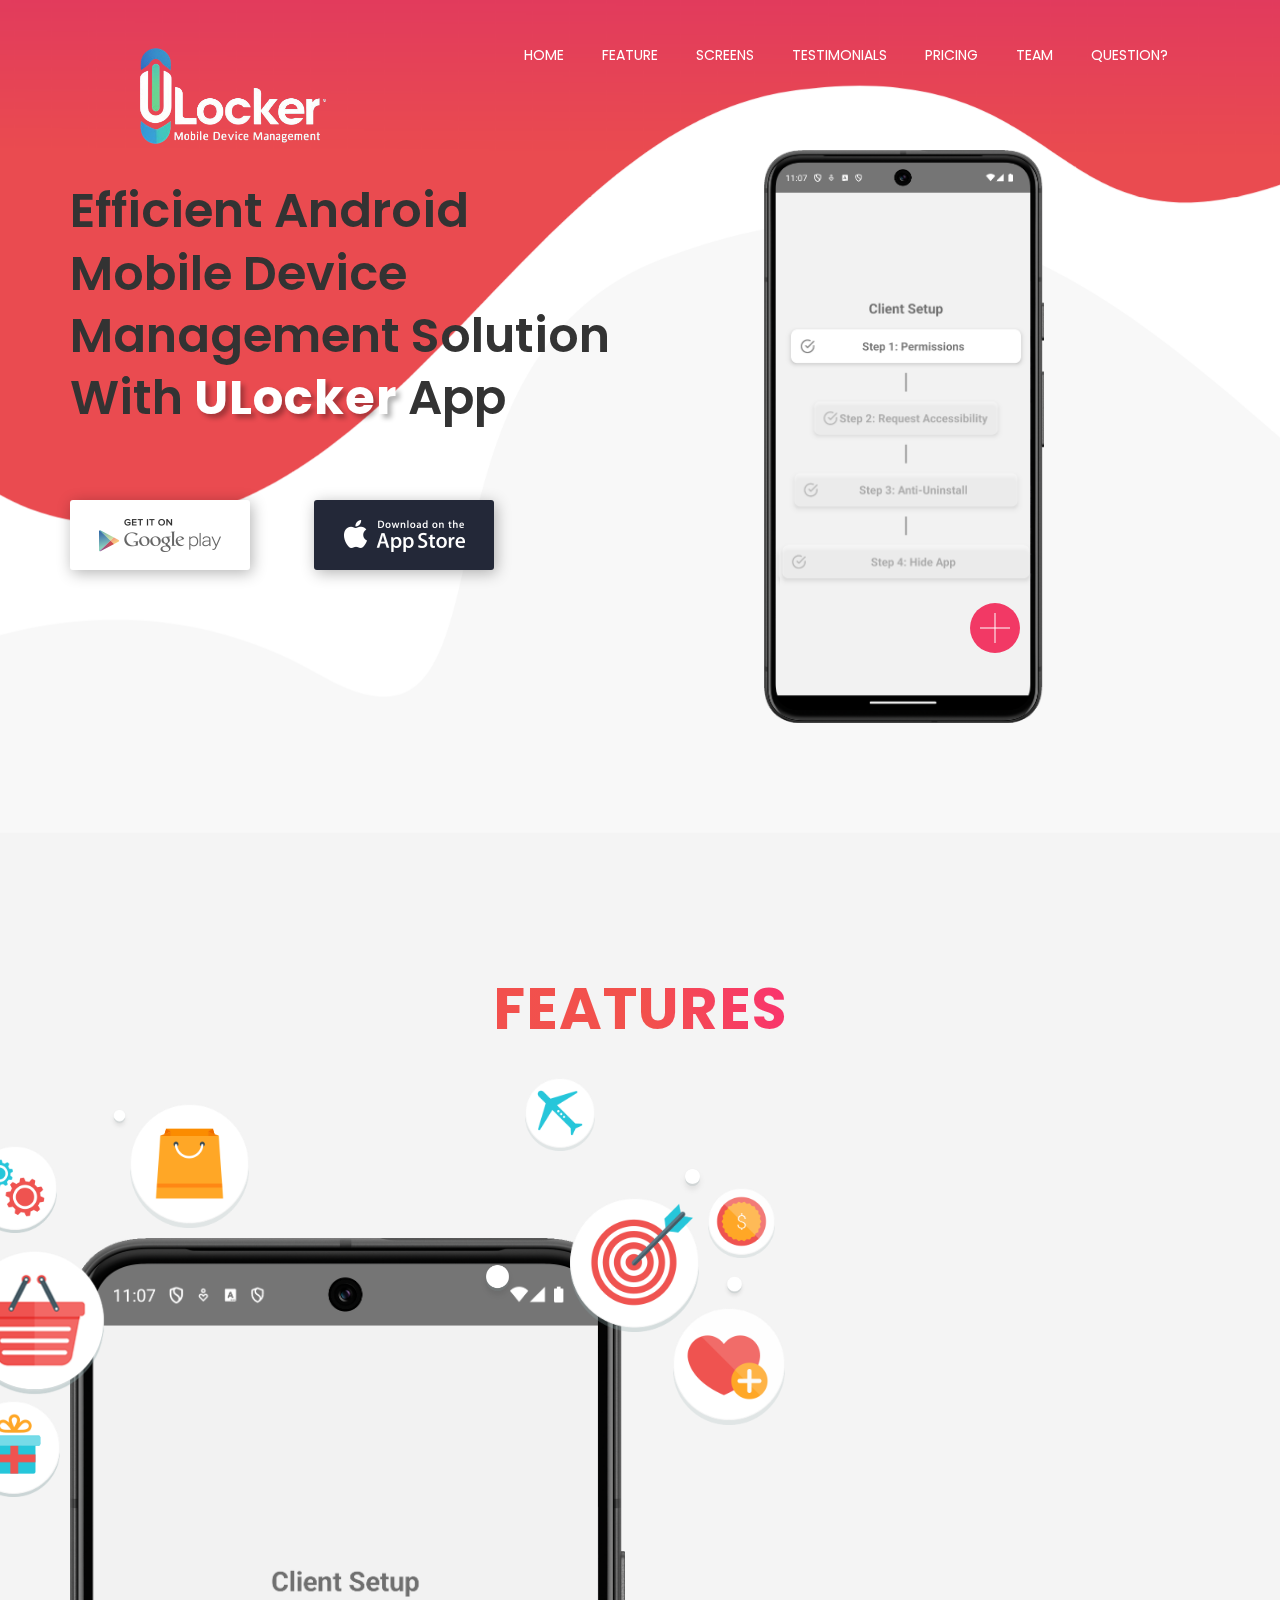
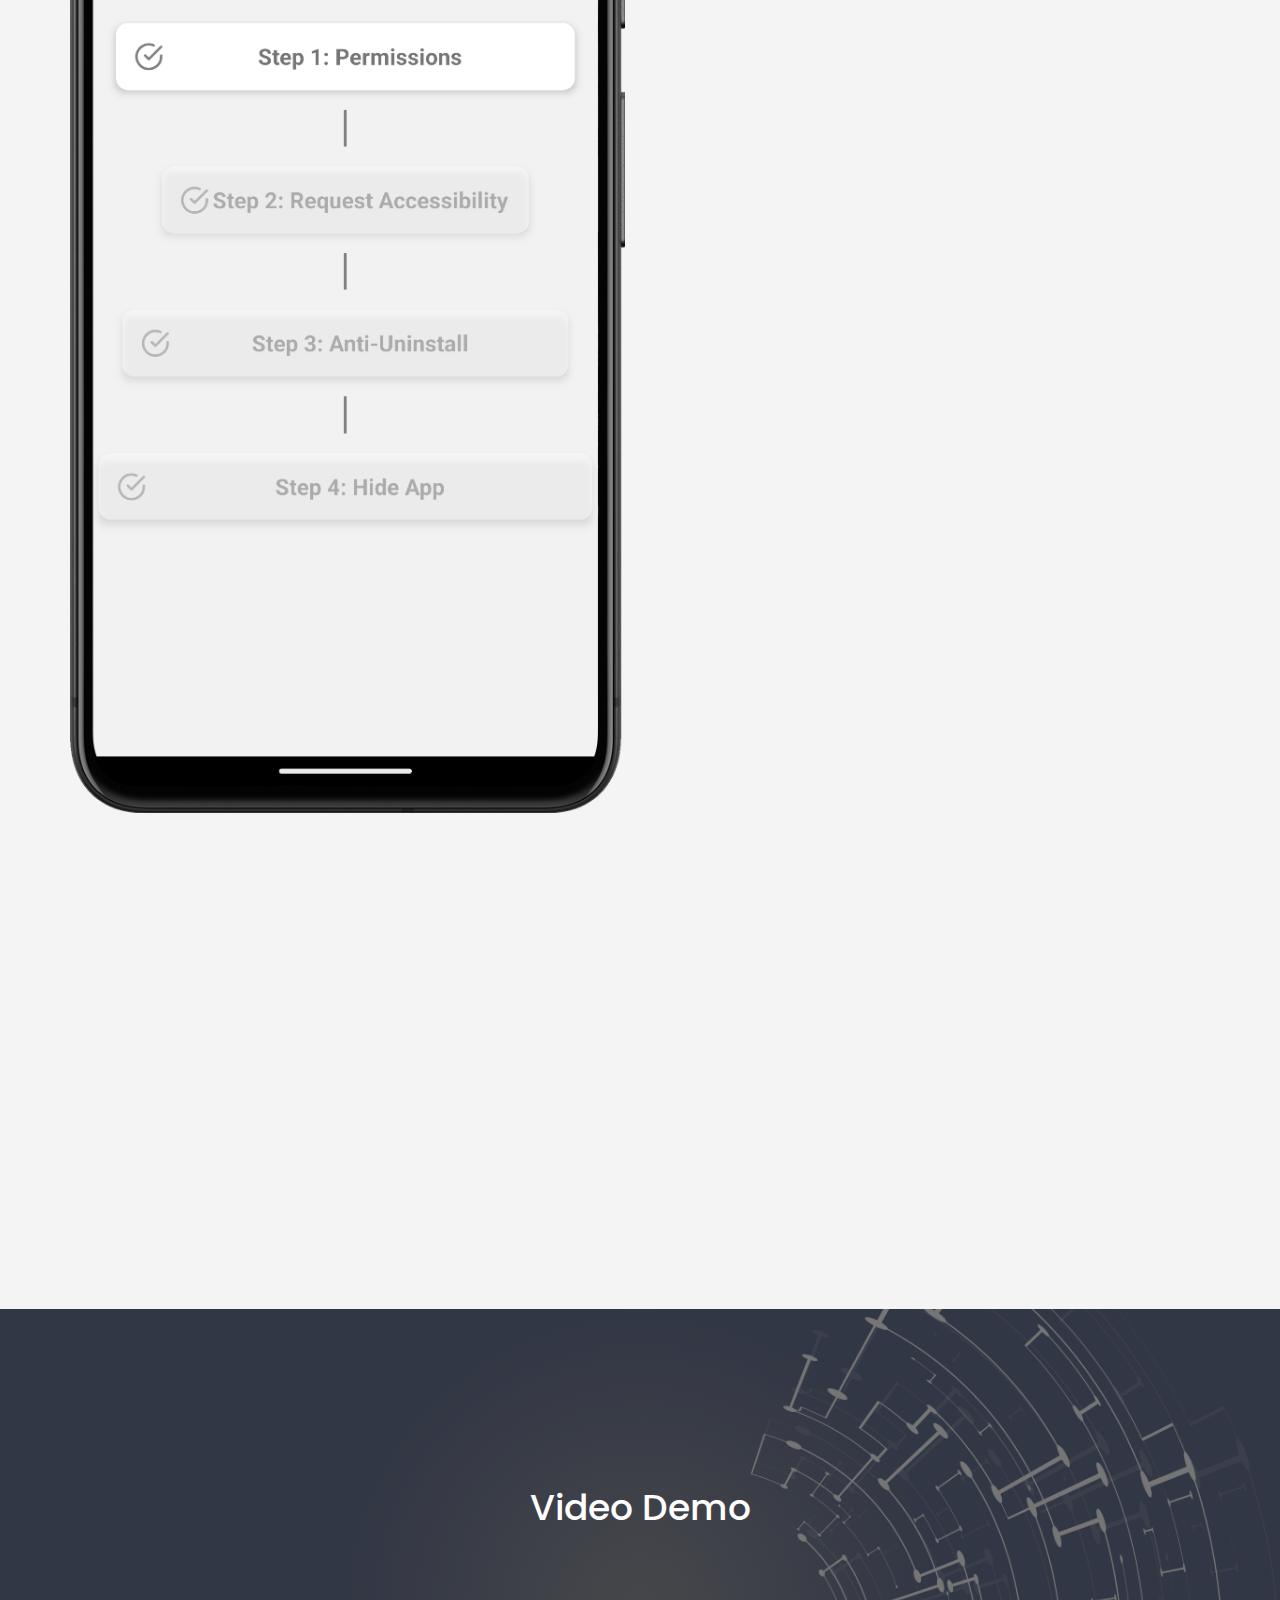
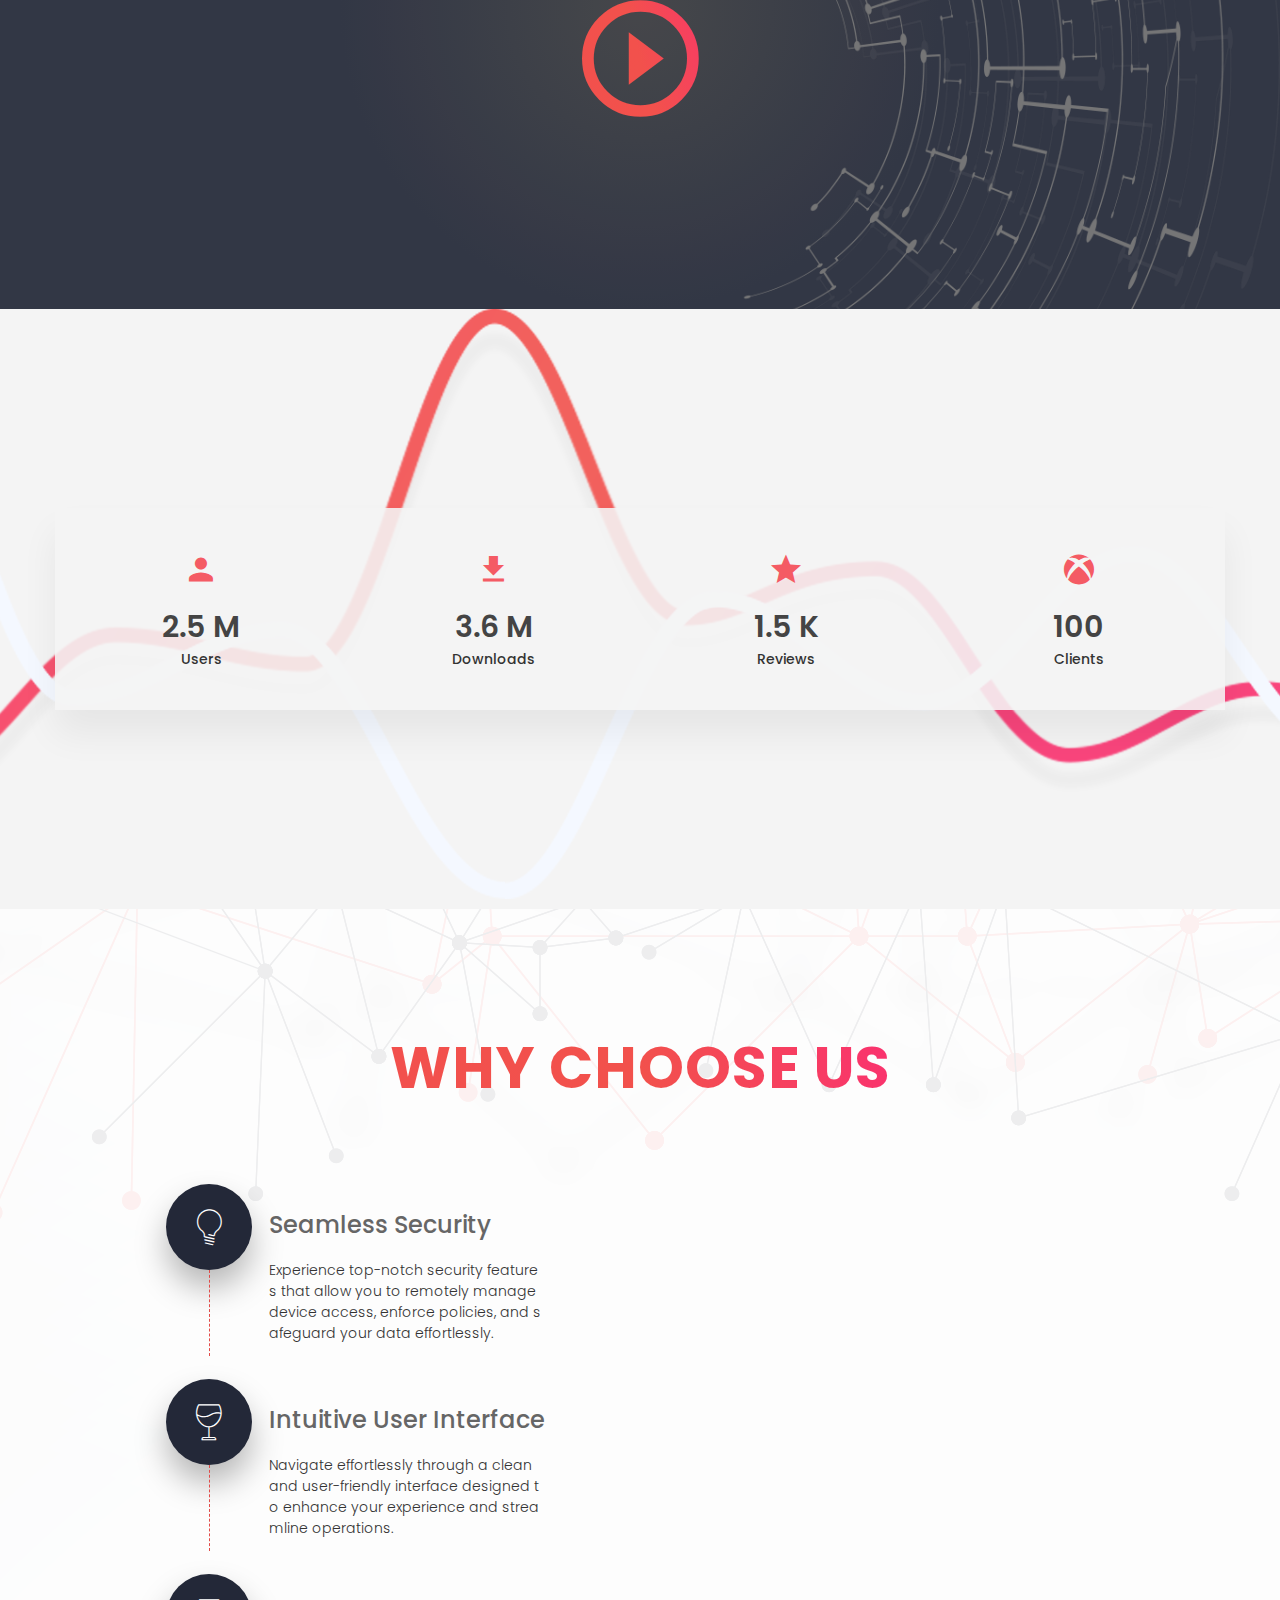
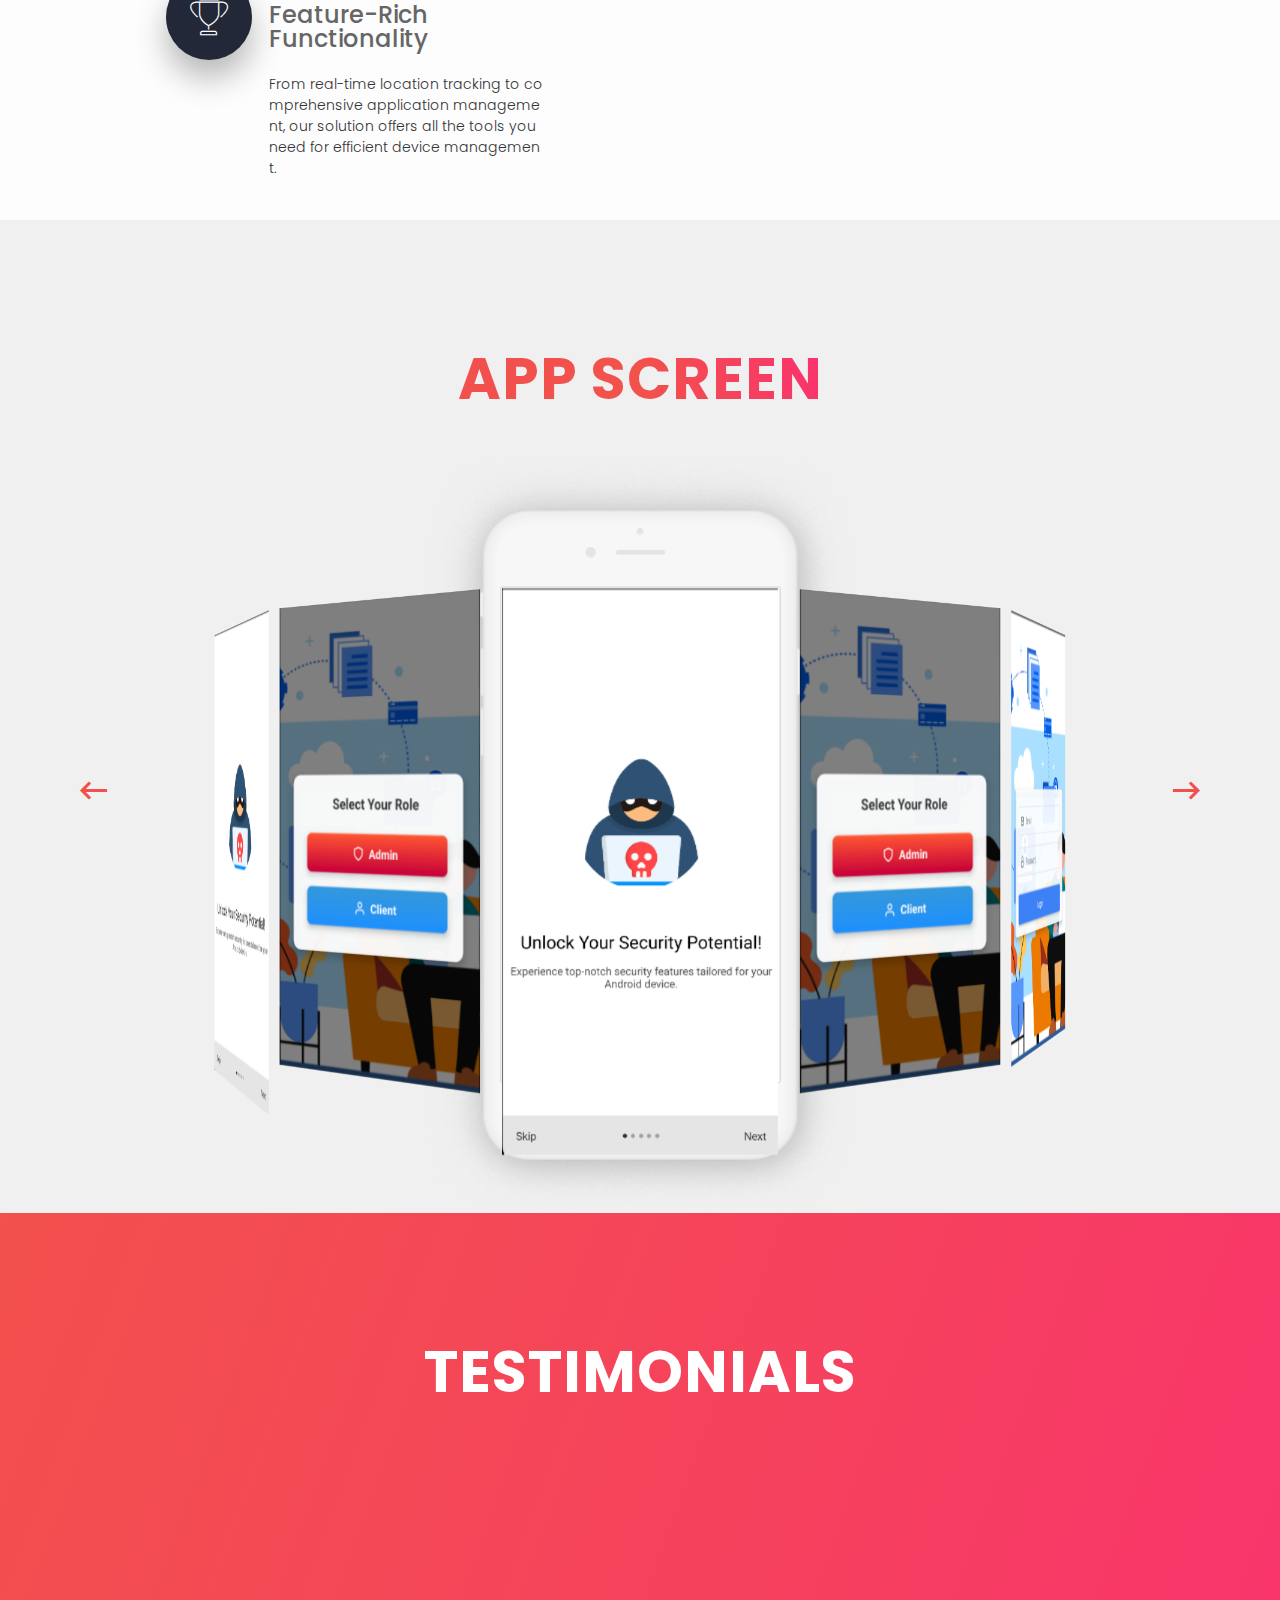
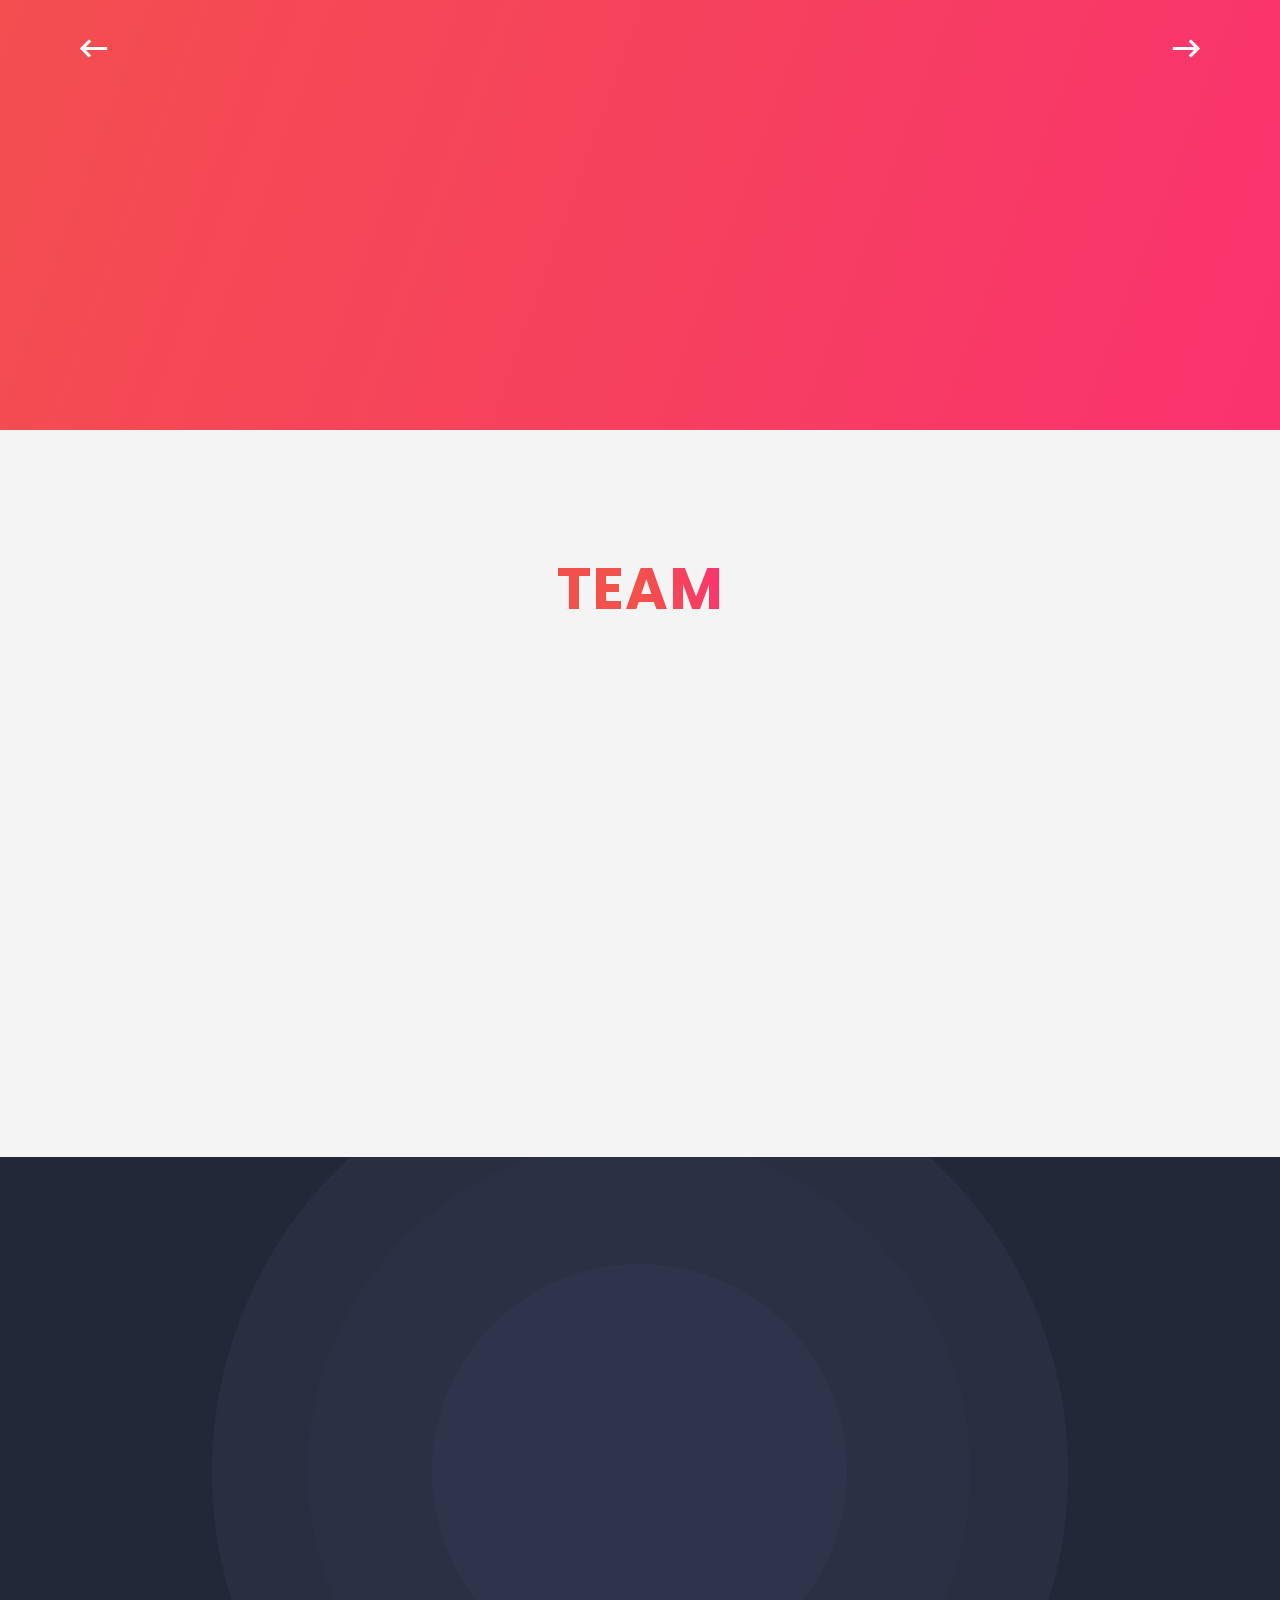
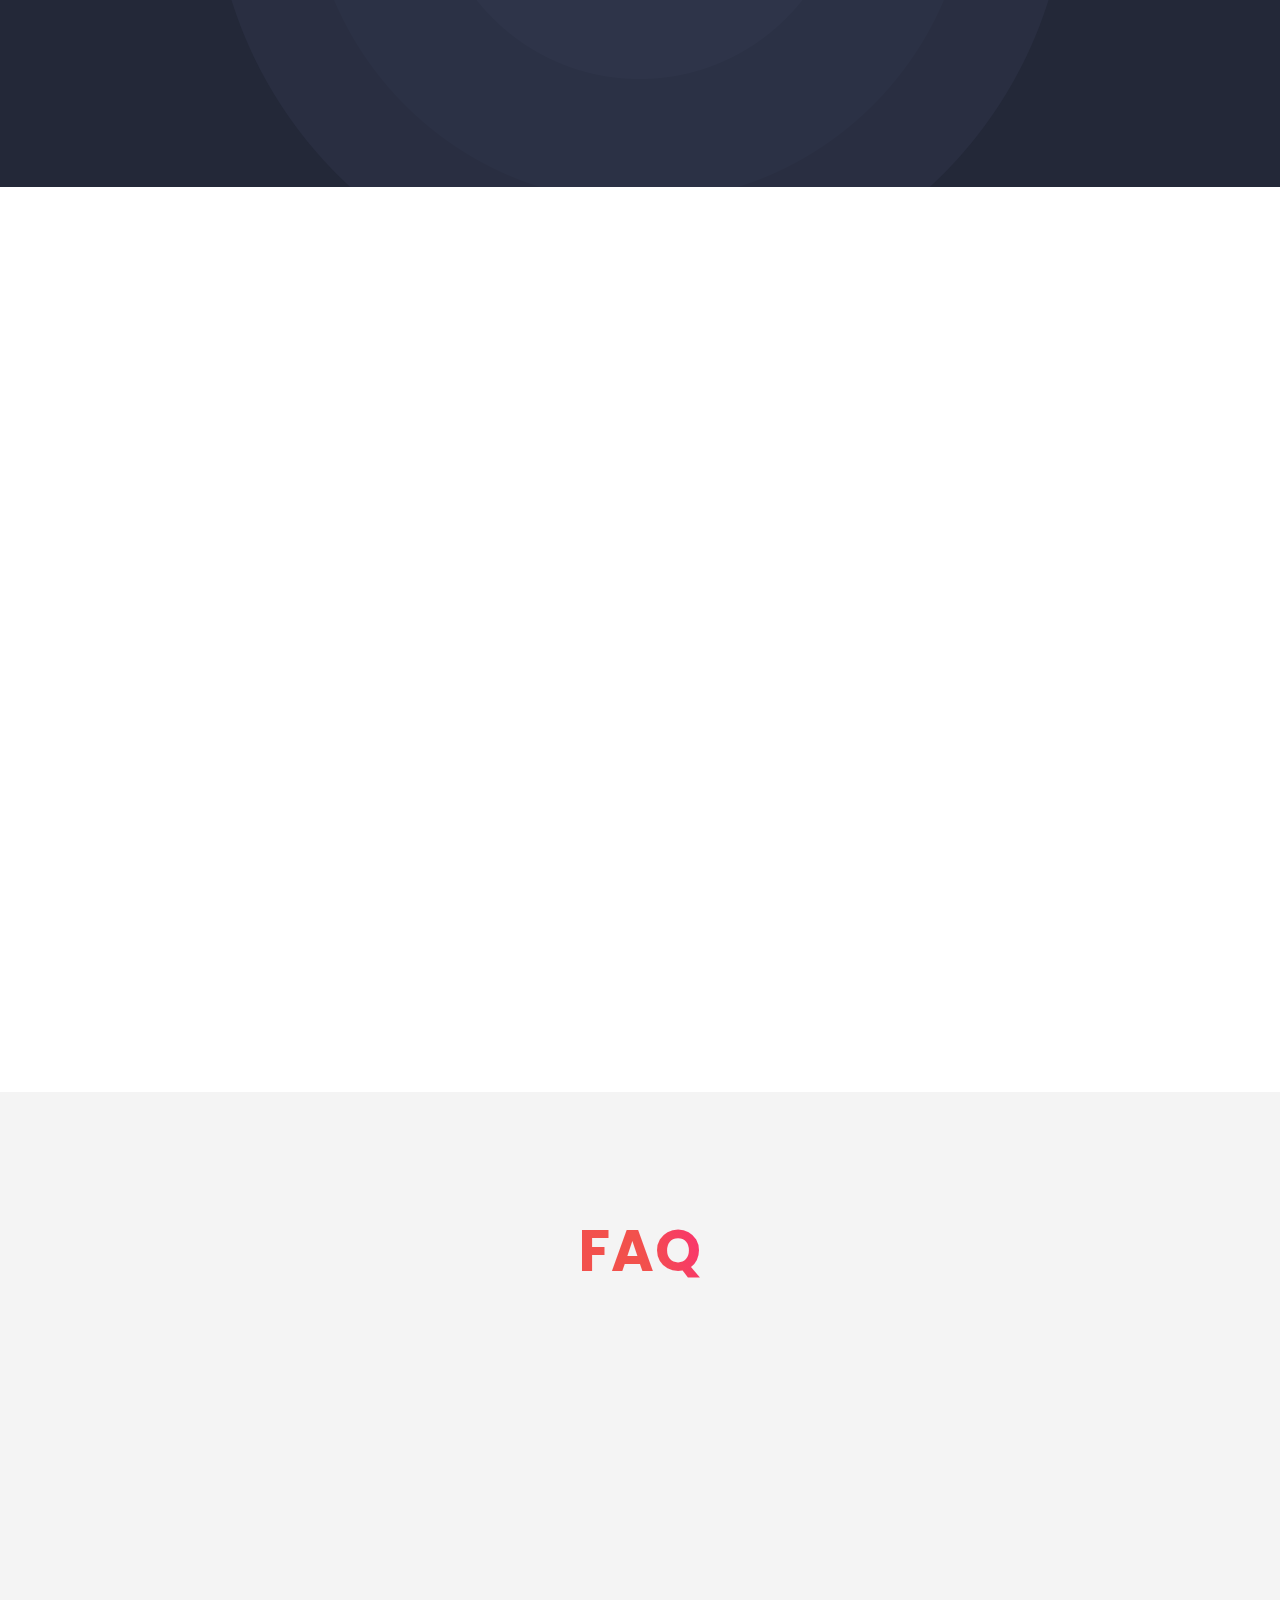
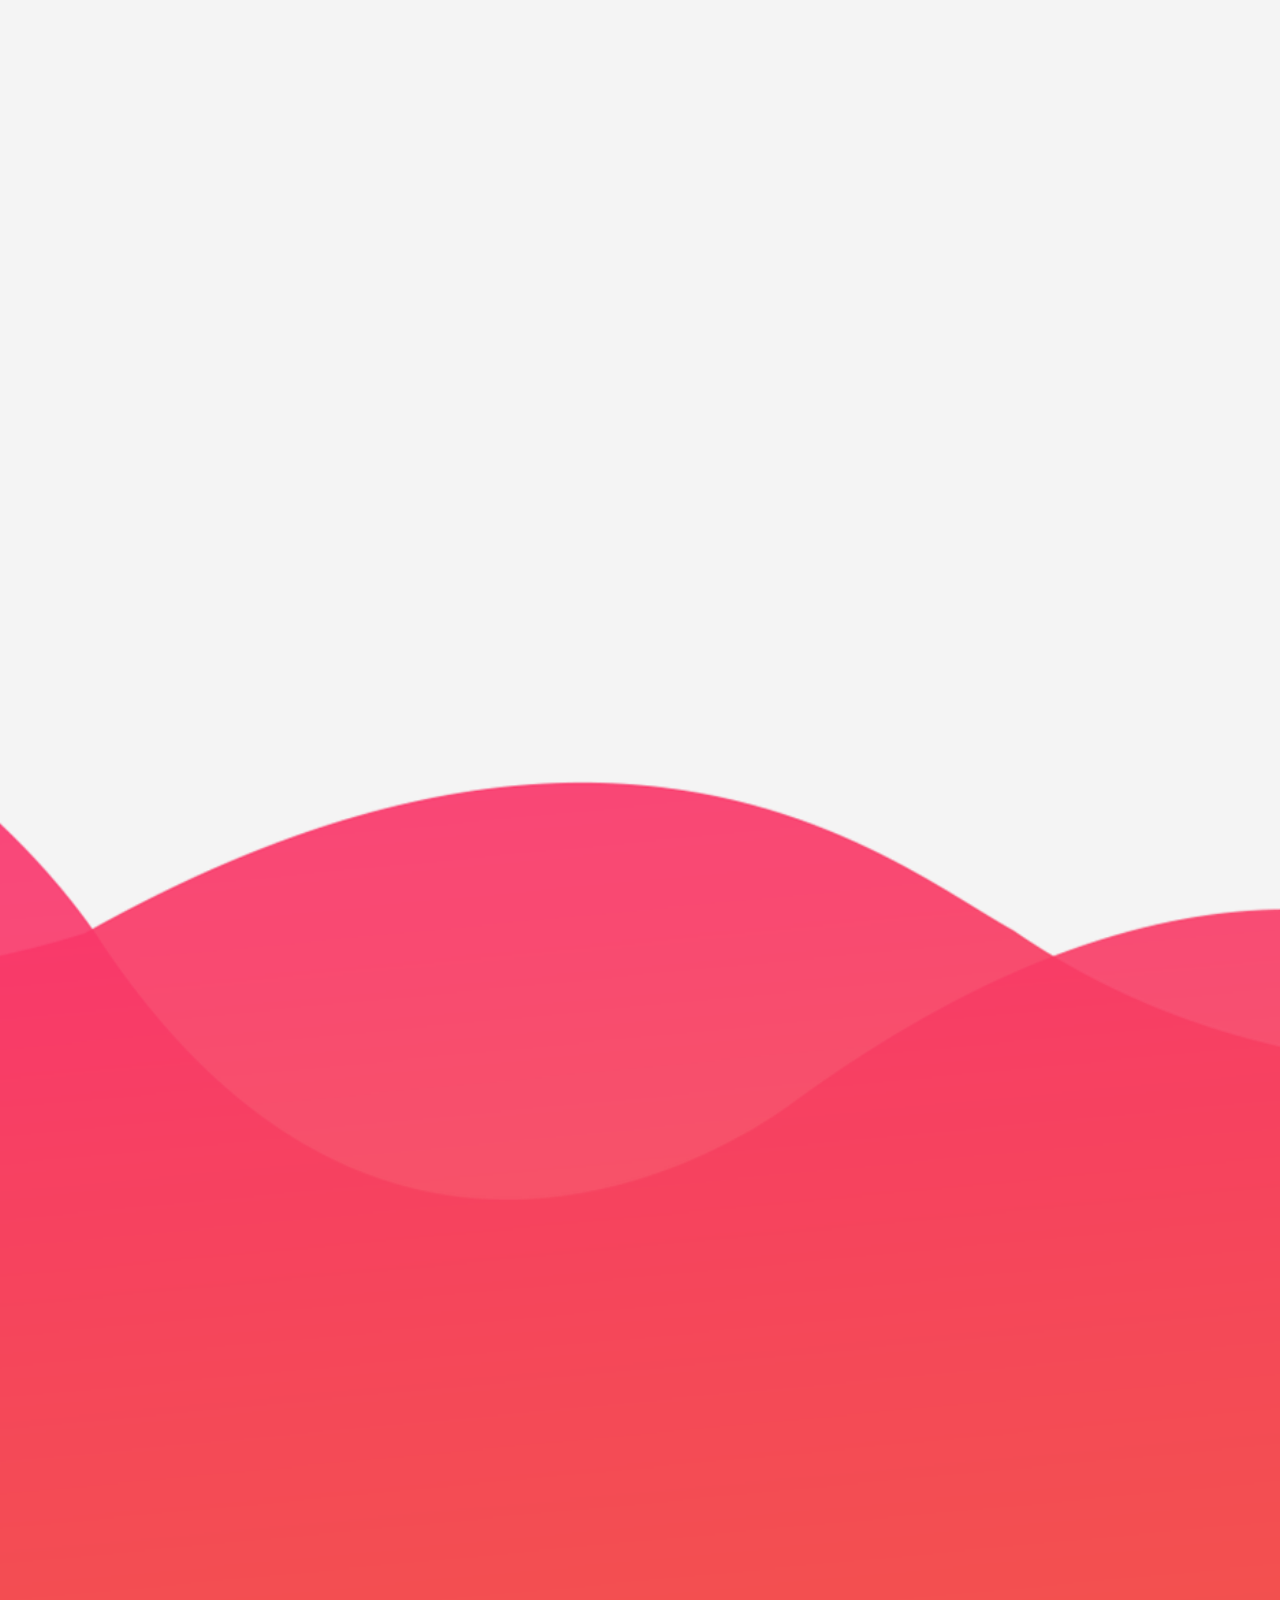
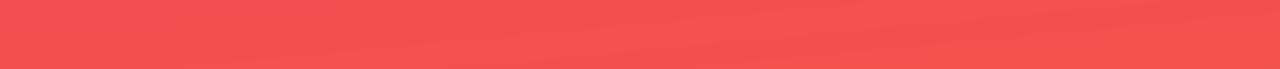
==== index.html @ 5c6bcb0f "index file name change" ====
<!DOCTYPE html>
<html class="no-js" lang="zxx">
  <!-- Mirrored from themeun.com/html/apps-craft/html/index-v18.html by HTTrack Website Copier/3.x [XR&CO'2014], Sun, 16 Mar 2025 14:06:47 GMT -->
  <head>
    <title>ULocker Control Index V-18 Page</title>

    <meta charset="UTF-8" />
    <meta http-equiv="X-UA-Compatible" content="IE=edge" />
    <meta
      name="description"
      content="ULocker Control - Creative Agency Template by pixiefy"
    />
    <meta name="author" content="pixiefy" />
    <meta name="viewport" content="width=device-width, initial-scale=1" />
    <link
      href="https://fonts.googleapis.com/css?family=Poppins:300,400,500,600,700"
      rel="stylesheet"
    />

    <link rel="stylesheet" href="css/owl.theme.css" />
    <link rel="stylesheet" href="css/owl.transitions.css" />
    <link rel="stylesheet" href="css/owl.carousel.css" />
    <!-- Owl Stylesheet -->
    <link rel="stylesheet" href="css/magnific-popup.css" />
    <!-- Magnific PopUP Stylesheet -->
    <link rel="stylesheet" href="css/isotope.css" />
    <!-- Isotope Stylesheet -->
    <link rel="stylesheet" href="css/bootstrap.min.css" />
    <!-- Bootstrap Stylesheet -->
    <link rel="stylesheet" href="css/et-lant-font.css" />
    <!-- Et-Lant Font Stylesheet -->
    <link rel="stylesheet" href="css/3dslider.css" />
    <!-- 3D Slider Stylesheet -->
    <link rel="stylesheet" href="css/animate.css" />
    <!-- Animate Stylesheet -->
    <link rel="stylesheet" href="css/material-design-iconic-font.css" />
    <!-- Iconic Font Stylesheet -->

    <link rel="stylesheet" href="style.css" />
    <!-- Main Style.css Stylesheet -->

    <link rel="stylesheet" href="css/responsive.css" />
    <!-- Resposive.css Stylesheet -->
  </head>
  <body class="apps-craft-v18">
    <!-- ULocker Control Body Start -->
    <div id="preloader"></div>

    <!-- ULocker Control Main Menu -->
    <header class="apps-craft-main-menu-area" id="apps-craft-menus">
      <div class="container">
        <div class="row">
          <div class="col-md-3 col-sm-3 col-xs-6">
            <div class="apps-craft-logo">
              <a href="#apps-craft-home">
                <img
                  src="img/logo.png"
                  alt="ULocker Control Logo"
                  height="100"
                />
              </a>
            </div>
            <!-- .apps-craft-logo END -->
          </div>

          <div class="col-md-9 col-sm-9 col-xs-6">
            <div class="apps-craft-menu-and-serach clear-both">
              <span id="apps-craft-main-menu-icon">
                <div
                  class="la-ball-elastic-dots la-2x item-generate"
                  style="color: #fa326f"
                >
                  <div></div>
                  <div></div>
                  <div></div>
                </div>
              </span>
              <nav id="apps-craft-menu" class="apps-craft-menu">
                <ul>
                  <li><a href="#apps-craft-home">Home</a></li>
                  <li><a href="#apps-craft-feature">Feature</a></li>
                  <li><a href="#apps-carft-screen-short">Screens</a></li>
                  <li><a href="#apps-craft-testimonial">Testimonials</a></li>
                  <li><a href="#apps-craft-pricing">pricing</a></li>
                  <li><a href="#apps-craft-team">team</a></li>
                  <li><a href="#apps-craft-faq">Question?</a></li>
                </ul>
              </nav>
              <!-- .apps-craft-menu END -->
            </div>
            <!-- .apps-craft-menu-and-serach END -->
          </div>
        </div>
      </div>
    </header>
    <!-- .apps-craft-main-menu END -->

    <!-- ULocker Control Welcome Section -->
    <section
      class="apps-craft-welcome-section apps-craft-welcome-section-v5 apps-craft-welcome-section-v18"
      id="apps-craft-home"
    >
      <div class="apps-craft-18-banner-bg-wrap">
        <span></span>
        <span></span>
        <span></span>
      </div>
      <div class="apps-craft-position-rel">
        <div id="apps_craft_animation">
          <div class="layer" data-depth="0.20">
            <div class="appscraft-screen-container">
              <i class="zmdi zmdi-close back"></i>
              <div class="ball">
                <a href="#!"><i class="zmdi zmdi-edit first"></i></a>
                <a href="#!"><i class="zmdi zmdi-comment-text second"></i></a>
                <a href="#!"
                  ><i class="zmdi zmdi-notifications-active third"></i
                ></a>

                <svg
                  version="1.1"
                  id="Ebene_1"
                  xmlns="http://www.w3.org/2000/svg"
                  xmlns:xlink="http://www.w3.org/1999/xlink"
                  x="0px"
                  y="0px"
                  width="30px"
                  height="30px"
                  viewBox="0 0 30 30"
                  enable-background="new 0 0 30 30"
                  xml:space="preserve"
                >
                  <polygon
                    fill="#FFFFFF"
                    points="30,14.5 15.5,14.5 15.5,0 14.5,0 14.5,14.5 0,14.5 0,15.5 14.5,15.5 14.5,30 15.5,30 15.5,15.5 
								30,15.5 "
                  ></polygon>
                </svg>
              </div>
            </div>
          </div>
        </div>
      </div>

      <div class="apps-craft-position-rel-v2">
        <div id="apps_craft_animation-2">
          <div class="layer" data-depth="0.20">
            <div class="background">
              <img src="img/version-18-bg.png" alt="" />
            </div>
          </div>
        </div>
      </div>
      <div class="apps-craft-welcome-container">
        <div class="container">
          <div class="row">
            <div class="col-md-6 col-md-offset-6 col-md-pull-6 col-sm-6">
              <div class="apps-craft-welcome-tbl">
                <div class="apps-craft-welcome-tbl-c">
                  <div class="apps-craft-welcome-content text-left">
                    <h1>
                      Efficient Android Mobile Device Management Solution With
                      <span>ULocker</span> App
                    </h1>

                    <div class="apps-craft-download-store-btn-group">
                      <a href="#" class="apps-craft-btn play-store-btn"
                        ><img src="img/google-play-logo.png" alt=""
                      /></a>
                      <a href="#" class="apps-craft-btn app-store-btn"
                        ><img src="img/app-store-logo.png" alt=""
                      /></a>
                    </div>
                  </div>
                </div>
              </div>
            </div>
          </div>
        </div>
      </div>
    </section>
    <!-- .apps-craft-welcome-section END -->

    <!-- ULocker Control feature -->
    <section
      class="apps-craft-feature-section section-padding"
      id="apps-craft-feature"
    >
      <div class="container">
        <div class="apps-craft-section-heading">
          <h2>Features</h2>
        </div>
        <!-- .apps-craft-section-heading END -->
        <div class="row content-margin-top">
          <div class="col-md-6 col-sm-12 col-xs-12">
            <div
              class="apps-craft-feature-img text-center"
              itemscope
              itemtype="http://schema.org/ImageGallery"
            >
              <figure
                itemprop="associatedMedia"
                itemscope
                itemtype="http://schema.org/ImageObject"
              >
                <img
                  src="img/feature-app-screenshort.png"
                  alt="ULocker Control Feature Image"
                />

                <span
                  class="apps-craft-feature-ico icon-1x"
                  data-bottom="transform:translateX(-103px)"
                  data-top="transform:translateX(-63px);"
                >
                  <img src="img/icon/Icon-1.png" alt="Small Icon" />
                </span>
                <!-- .apps-craft-feature-ico END -->

                <span
                  class="apps-craft-feature-ico icon-2x"
                  data-bottom="transform:translateX(-171px)"
                  data-top="transform:translateX(-131px);"
                >
                  <img src="img/icon/ICON-2.png" alt="Small Icon" />
                </span>
                <!-- .apps-craft-feature-ico END -->

                <span
                  class="apps-craft-feature-ico icon-3x"
                  data-bottom="transform:translateX(-153px)"
                  data-top="transform:translateX(-113px);"
                >
                  <img src="img/icon/12.png" alt="Small Icon" />
                </span>
                <!-- .apps-craft-feature-ico END -->

                <span
                  class="apps-craft-feature-ico icon-4x"
                  data-bottom="transform:translateX(-176px)"
                  data-top="transform:translateX(-136px);"
                >
                  <img src="img/icon/ICON-5.png" alt="Small Icon" />
                </span>
                <!-- .apps-craft-feature-ico END -->

                <span
                  class="apps-craft-feature-ico icon-5x"
                  data-bottom="transform:translateX(-97px)"
                  data-top="transform:translateX(-55px);"
                >
                  <img src="img/icon/ICON-7.png" alt="Small Icon" />
                </span>
                <!-- .apps-craft-feature-ico END -->

                <span
                  class="apps-craft-feature-ico icon-6x"
                  data-bottom="transform:translateY(-130px)"
                  data-top="transform:translateY(-90px);"
                >
                  <img src="img/icon/15.png" alt="Small Icon" />
                </span>
                <!-- .apps-craft-feature-ico END -->

                <span
                  class="apps-craft-feature-ico icon-7x"
                  data-bottom="transform:translateY(-134px)"
                  data-top="transform:translateY(-94px);"
                >
                  <img src="img/icon/icon-3.png" alt="Small Icon" />
                </span>
                <!-- .apps-craft-feature-ico END -->

                <span
                  class="apps-craft-feature-ico icon-8x"
                  data-bottom="transform:translateY(-160px)"
                  data-top="transform:translateY(-120px);"
                >
                  <img src="img/icon/ICON--9.png" alt="Small Icon" />
                </span>
                <!-- .apps-craft-feature-ico END -->

                <span
                  class="apps-craft-feature-ico icon-9x"
                  data-bottom="transform:translateX(-110px)"
                  data-top="transform:translateX(-70px);"
                >
                  <img src="img/icon/ICON-11.png" alt="Small Icon" />
                </span>
                <!-- .apps-craft-feature-ico END -->

                <span
                  class="apps-craft-feature-ico icon-10x"
                  data-bottom="transform:translateY(26px)"
                  data-top="transform:translateY(26px);"
                >
                  <img src="img/icon/13.png" alt="Small Icon" />
                </span>
                <!-- .apps-craft-feature-ico END -->

                <span
                  class="apps-craft-feature-ico icon-11x"
                  data-bottom="transform:translateX(74px)"
                  data-top="transform:translateX(34px);"
                >
                  <img src="img/icon/ICon4.png" alt="Small Icon" />
                </span>
                <!-- .apps-craft-feature-ico END -->

                <span
                  class="apps-craft-feature-ico icon-12x"
                  data-bottom="transform:translateX(160px)"
                  data-top="transform:translateX(120px);"
                >
                  <img src="img/icon/ICON-10.png" alt="Small Icon" />
                </span>
                <!-- .apps-craft-feature-ico END -->

                <span
                  class="apps-craft-feature-ico icon-13x"
                  data-bottom="transform:translateX(150px)"
                  data-top="transform:translateX(110px);"
                >
                  <img src="img/icon/ICON-6.png" alt="Small Icon" />
                </span>
                <!-- .apps-craft-feature-ico END -->

                <span
                  class="apps-craft-feature-ico icon-14x"
                  data-bottom="transform:translateX(80px)"
                  data-top="transform:translateX(40px);"
                >
                  <img src="img/icon/15.png" alt="Small Icon" />
                </span>
                <!-- .apps-craft-feature-ico END -->

                <span
                  class="apps-craft-feature-ico icon-15x"
                  data-bottom="transform:translateX(120px)"
                  data-top="transform:translateX(80px);"
                >
                  <img src="img/icon/13.png" alt="Small Icon" />
                </span>
                <!-- .apps-craft-feature-ico END -->

                <span
                  class="apps-craft-feature-ico icon-16x"
                  data-bottom="transform:translateX(-140px)"
                  data-top="transform:translateX(-100px);"
                >
                  <img src="img/icon/18.png" alt="Small Icon" />
                </span>
                <!-- .apps-craft-feature-ico END -->
              </figure>
            </div>
            <!-- .apps-craft-feature-img END -->
          </div>

          <div class="col-md-6 col-sm-12 col-xs-12 d-flex flex-row">
            <div class="apps-craft-feature-container clear-both">
              <div class="apps-craft-single-feature">
                <div
                  class="apps-craft-feature-content wow fadeIn"
                  data-wow-delay="200ms"
                >
                  <i class="zmdi zmdi-shield-security zmdi-hc-fw"></i>

                  <h3>Security Compliance</h3>
                  <p>
                    Remotely configure or remove device passwords, enforce
                    strict password policies, and enable internet filtering with
                    integrated malware protection to strengthen security.
                  </p>
                </div>
                <!-- .apps-craft-feature-content END -->
              </div>
              <!-- .apps-craft-single-feature END -->

              <div class="apps-craft-single-feature">
                <div
                  class="apps-craft-feature-content wow fadeIn"
                  data-wow-delay="400ms"
                >
                  <i class="zmdi zmdi-pin zmdi-hc-fw"></i>
                  <h3>Location Tracking</h3>
                  <p>
                    Monitor and track the real-time and historical locations of
                    company mobile devices on an interactive map, providing
                    comprehensive visibility.
                  </p>
                </div>
                <!-- .apps-craft-feature-content END -->
              </div>
              <!-- .apps-craft-single-feature END -->
              <div class="apps-craft-single-feature">
                <div
                  class="apps-craft-feature-content wow fadeIn"
                  data-wow-delay="600ms"
                >
                  <i class="zmdi zmdi-wallpaper zmdi-hc-fw"></i>
                  <h3>Wallpaper Management</h3>
                  <p>
                    Changing your wallpaper is quick and easy, allowing you to
                    personalize your device with just a few clicks to align with
                    your organization's branding and style.
                  </p>
                </div>
                <!-- .apps-craft-feature-content END -->
              </div>
              <!-- .apps-craft-single-feature END -->
              <div class="apps-craft-single-feature">
                <div
                  class="apps-craft-feature-content wow fadeIn"
                  data-wow-delay="800ms"
                >
                  <i class="zmdi zmdi-lock zmdi-hc-fw"></i>
                  <h3>Kiosk Mode</h3>
                  <p>
                    Apply single and multi-app lockdowns, automate app launches,
                    enforce custom branding, and implement settings restrictions
                    to enhance security and improve the user experience.
                  </p>
                </div>
                <!-- .apps-craft-feature-content END -->
              </div>

              <div class="apps-craft-single-feature">
                <div
                  class="apps-craft-feature-content wow fadeIn"
                  data-wow-delay="800ms"
                >
                  <i class="zmdi zmdi-apps zmdi-hc-fw"></i>
                  <h3>Application Management</h3>
                  <p>
                    Uninstall Android applications, deploy private APKs, enforce
                    policy-based authorization, and efficiently manage updates,
                    permissions, and configurations for streamlined device
                    management.
                  </p>
                </div>
                <!-- .apps-craft-feature-content END -->
              </div>

              <div class="apps-craft-single-feature">
                <div
                  class="apps-craft-feature-content wow fadeIn"
                  data-wow-delay="800ms"
                >
                  <i class="zmdi zmdi-lock zmdi-hc-fw"></i>
                  <h3>WPCO</h3>
                  <p>
                    Effective management of company-owned devices designated for
                    personal use, ensuring robust security, compliance with
                    organizational policies, and seamless alignment with company
                    standards.
                  </p>
                </div>
                <!-- .apps-craft-feature-content END -->
              </div>
              <!-- .apps-craft-single-feature END -->
            </div>
            <!-- .apps-craft-feature-container END -->
          </div>
        </div>
      </div>
    </section>

    <!-- ULocker Control Video Section -->
    <div
      class="apps-craft-video-section"
      id="video-section"
      style="background-image: url(img/video-bg.jpg)"
    >
      <div class="apps-craft-video-section-inner">
        <div class="container">
          <div class="row">
            <div class="col-md-12">
              <div class="apps-craft-video-content">
                <h4>Video Demo</h4>
                <a
                  href="https://www.youtube.com/watch?v=ymNjYCCJz7I"
                  class="apps-craft-popup-video"
                  ><i class="zmdi zmdi-play-circle-outline zmdi-hc-fw"></i
                ></a>
              </div>
              <!-- .apps-craft-video-content END -->
            </div>
          </div>
        </div>
      </div>
    </div>
    <!-- .apps-craft-video-section END -->

    <!-- ULocker Control Fun Factory -->
    <div class="apps-craft-fun-factory-section" id="fun-factory">
      <div
        class="fun-factorey-paralx-bg-1"
        data-0="background-position:-10000px 0px;"
        data-100000="background-position:50000px 0px;"
      >
        <div
          class="fun-factorey-paralx-bg-2"
          data-0="background-position:10000px 0px;"
          data-100000="background-position:-50000px 0px;"
        >
          <div class="container">
            <div class="row">
              <div class="apps-craft-tbl">
                <div class="apps-craft-tbl-c">
                  <div class="apps-craft-fun-factory-wraper clear-both">
                    <div class="col-md-3 col-sm-3 col-xs-6">
                      <div class="apps-craft-single-fun">
                        <i class="zmdi zmdi-account zmdi-hc-fw"></i>
                        <h5>2.5 M</h5>
                        <h6>Users</h6>
                      </div>
                      <!-- .apps-craft-single-fun END -->
                    </div>
                    <div class="col-md-3 col-sm-3 col-xs-6">
                      <div class="apps-craft-single-fun">
                        <i class="zmdi zmdi-download zmdi-hc-fw"></i>
                        <h5>3.6 M</h5>
                        <h6>Downloads</h6>
                      </div>
                      <!-- .apps-craft-single-fun END -->
                    </div>
                    <div class="col-md-3 col-sm-3 col-xs-6">
                      <div class="apps-craft-single-fun">
                        <i class="zmdi zmdi-star zmdi-hc-fw"></i>
                        <h5>1.5 K</h5>
                        <h6>Reviews</h6>
                      </div>
                      <!-- .apps-craft-single-fun END -->
                    </div>
                    <div class="col-md-3 col-sm-3 col-xs-6">
                      <div class="apps-craft-single-fun">
                        <i class="zmdi zmdi-xbox zmdi-hc-fw"></i>
                        <h5>100</h5>
                        <h6>Clients</h6>
                      </div>
                      <!-- .apps-craft-single-fun END -->
                    </div>
                  </div>
                  <!-- .apps-craft-fun-factory-wraper END -->
                </div>
              </div>
            </div>
          </div>
        </div>
      </div>
    </div>
    <!-- .apps-craft-fun-factory-section END -->

    <!-- Apps Crfat Why Chose Us Section -->
    <section
      class="apps-craft-why-chose-us-section section-padding"
      id="apps-craft-chose-us"
      data-0="background-position:0px 1000px;"
      data-100000="background-position:0px -50000px;"
    >
      <div class="container">
        <div class="apps-craft-section-heading">
          <h2>Why Choose Us</h2>
        </div>
        <!-- .apps-craft-section-heading END -->
        <div class="row content-margin-top">
          <div class="col-md-6 col-sm-6 col-xs-12">
            <div class="apps-craft-why-choose-us-container clear-both">
              <div class="apps-craft-why-choose-us-container-inner clear-both">
                <div class="apps-craft-why-chose-single clear-both">
                  <div class="apps-craft-why-chose-ico">
                    <span class="icon-lightbulb apps-craft-round">
                      <span class="apps-craft-dash-border"></span>
                    </span>
                  </div>
                  <!-- .apps-craft-why-chose-ico END -->

                  <div class="apps-craft-why-chose-txt">
                    <h3>Seamless Security</h3>
                    <p>
                      Experience top-notch security features that allow you to
                      remotely manage device access, enforce policies, and
                      safeguard your data effortlessly.
                    </p>
                  </div>
                  <!-- .apps-craft-why-chose-txt END -->
                </div>
                <!-- .apps-craft-why-chose-single END -->
                <div class="apps-craft-why-chose-single clear-both">
                  <div class="apps-craft-why-chose-ico">
                    <span class="icon-wine apps-craft-round">
                      <span class="apps-craft-dash-border"></span>
                    </span>
                  </div>
                  <!-- .apps-craft-why-chose-ico END -->

                  <div class="apps-craft-why-chose-txt">
                    <h3>Intuitive User Interface</h3>
                    <p>
                      Navigate effortlessly through a clean and user-friendly
                      interface designed to enhance your experience and
                      streamline operations.
                    </p>
                  </div>
                  <!-- .apps-craft-why-chose-txt END -->
                </div>
                <!-- .apps-craft-why-chose-single END -->
                <div class="apps-craft-why-chose-single clear-both">
                  <div class="apps-craft-why-chose-ico">
                    <span class="icon-trophy apps-craft-round"></span>
                  </div>
                  <!-- .apps-craft-why-chose-ico END -->

                  <div class="apps-craft-why-chose-txt">
                    <h3>Feature-Rich Functionality</h3>
                    <p>
                      From real-time location tracking to comprehensive
                      application management, our solution offers all the tools
                      you need for efficient device management.
                    </p>
                  </div>
                  <!-- .apps-craft-why-chose-txt END -->
                </div>
                <!-- .apps-craft-why-chose-single END -->
              </div>
              <!-- .apps-craft-why-choose-us-container-inner END -->
            </div>
            <!-- .apps-craft-why-choose-us-container END -->
          </div>

          <div class="col-md-6 col-sm-6 col-xs-12">
            <figure
              class="apps-craft-why-chose-img"
              itemscope
              itemtype="http://schema.org/ImageGallery"
            >
              <img
                src="img/choose-us-screenshort-1.png"
                class="wow fadeInRight"
                data-wow-delay=".8s"
                alt="ULocker Control Why Choose Image Screenshot"
              />
              <img
                src="img/choose-us-screenshort-2.png"
                class="wow fadeInRight"
                data-wow-delay=".4s"
                alt="ULocker Control Why Choose Image Screenshot"
              />
            </figure>
            <!-- .apps-craft-why-chose-img END -->
          </div>
        </div>
      </div>
    </section>

    <!-- .apps-craft-why-chose-us-section END -->

    <!-- ULocker Control Screen Short Slider Section -->
    <section
      class="apps-carft-screen-short-ssection section-padding"
      id="apps-carft-screen-short"
    >
      <div class="container">
        <div class="apps-craft-section-heading">
          <h2>App screen</h2>
        </div>
        <!-- .apps-craft-section-heading END -->

        <div class="content-margin-top">
          <div class="apps-carft-screen-short-content">
            <div class="app-screen-mobile-image"></div>
            <div class="apps-craft-screenshort">
              <div id="carousel">
                <figure>
                  <img src="img/screenshort-slider-img-1.png" alt="" />
                </figure>
                <figure>
                  <img src="img/screenshort-slider-img-2.png" alt="" />
                </figure>
                <figure>
                  <img src="img/screenshort-slider-img-3.png" alt="" />
                </figure>
                <figure>
                  <img src="img/screenshort-slider-img-4.png" alt="" />
                </figure>
                <figure>
                  <img src="img/screenshort-slider-img-5.png" alt="" />
                </figure>
                <figure>
                  <img src="img/screenshort-slider-img-1.png" alt="" />
                </figure>
                <figure>
                  <img src="img/screenshort-slider-img-2.png" alt="" />
                </figure>
                <figure>
                  <img src="img/screenshort-slider-img-3.png" alt="" />
                </figure>
                <figure>
                  <img src="img/screenshort-slider-img-4.png" alt="" />
                </figure>
                <figure>
                  <img src="img/screenshort-slider-img-5.png" alt="" />
                </figure>
                <figure>
                  <img src="img/screenshort-slider-img-1.png" alt="" />
                </figure>
                <figure>
                  <img src="img/screenshort-slider-img-2.png" alt="" />
                </figure>
              </div>
            </div>
            <div id="options">
              <p id="navigation">
                <button
                  id="previous"
                  data-increment="-1"
                  class="zmdi zmdi-long-arrow-left zmdi-hc-fw"
                ></button>
                <button
                  id="next"
                  data-increment="1"
                  class="zmdi zmdi-long-arrow-right zmdi-hc-fw"
                ></button>
              </p>
            </div>
          </div>
        </div>
      </div>
    </section>

    <!-- ULocker Control Testimonial Section -->
    <section
      class="apps-craft-testimonial-section section-padding"
      id="apps-craft-testimonial"
    >
      <div class="container">
        <div class="apps-craft-section-heading white">
          <h2>TEstimonials</h2>
        </div>
        <!-- .apps-craft-section-heading END -->
        <div class="content-margin-top">
          <div class="apps-craft-testimonial-slider-wraper clear-both">
            <div
              id="apps-craft-commentor-slider"
              class="wow fadeIn"
              itemscope
              itemtype="http://schema.org/ImageGallery"
            >
              <div class="apps-craft-testimonial-content clear-both">
                <div class="apps-craft-testimonial-single clear-both">
                  <div class="apps-craft-commentor-img-continer">
                    <figure
                      class="apps-craft-commentor-img"
                      itemprop="associatedMedia"
                      itemscope
                      itemtype="http://schema.org/ImageObject"
                    >
                      <img src="img/commentor-img.png" alt="" />

                      <figcaption>
                        <i class="zmdi zmdi-comment-outline zmdi-hc-fw"></i>
                      </figcaption>
                    </figure>
                    <!-- .apps-craft-commentor-img END -->
                  </div>
                  <!-- .apps-craft-commentor-img-continer END -->

                  <div class="apps-craft-rating-and-bio clear-both">
                    <p>
                      The seamless performance and precise tracking provided by
                      ULocker have greatly enhanced our MDM capabilities,
                      streamlining device management processes and improving
                      overall efficiency. It has truly transformed our
                      operations, making a significant impact on our daily
                      workflow.
                    </p>
                    <div class="apps-craft-rating">
                      <ul>
                        <li>
                          <a href="#"
                            ><i class="zmdi zmdi-star zmdi-hc-fw"></i
                          ></a>
                        </li>
                        <li>
                          <a href="#"
                            ><i class="zmdi zmdi-star zmdi-hc-fw"></i
                          ></a>
                        </li>
                        <li>
                          <a href="#"
                            ><i class="zmdi zmdi-star zmdi-hc-fw"></i
                          ></a>
                        </li>
                        <li>
                          <a href="#"
                            ><i class="zmdi zmdi-star zmdi-hc-fw"></i
                          ></a>
                        </li>
                        <li>
                          <a href="#"
                            ><i class="zmdi zmdi-star-half zmdi-hc-fw"></i
                          ></a>
                        </li>
                      </ul>
                    </div>
                    <!-- .apps-craft-rating END -->

                    <div class="apps-craft-commentor-bio">
                      <h3>ms. sharma - <span>Mobile Shop Owner</span></h3>
                    </div>
                    <!-- .apps-craft-commentor-bio END -->
                  </div>
                  <!-- .apps-craft-ration-and-bio END -->
                </div>
                <!-- .apps-craft-testimonial-single END -->
              </div>
              <!-- .apps-craft-testimonial-content END -->
              <div class="apps-craft-testimonial-content clear-both">
                <div class="apps-craft-testimonial-single clear-both">
                  <div class="apps-craft-commentor-img-continer">
                    <figure
                      class="apps-craft-commentor-img"
                      itemprop="associatedMedia"
                      itemscope
                      itemtype="http://schema.org/ImageObject"
                    >
                      <img src="img/commentor-img-2.png" alt="" />

                      <figcaption>
                        <i class="zmdi zmdi-comment-outline zmdi-hc-fw"></i>
                      </figcaption>
                    </figure>
                    <!-- .apps-craft-commentor-img END -->
                  </div>
                  <!-- .apps-craft-commentor-img-continer END -->

                  <div class="apps-craft-rating-and-bio clear-both">
                    <p>
                      With ULocker, I can effortlessly manage all aspects of my
                      business's device security from anywhere. Its
                      user-friendly interface and advanced features make it an
                      essential tool, ensuring smooth, secure, and efficient
                      operations at all times.
                    </p>
                    <div class="apps-craft-rating">
                      <ul>
                        <li>
                          <a href="#"
                            ><i class="zmdi zmdi-star zmdi-hc-fw"></i
                          ></a>
                        </li>
                        <li>
                          <a href="#"
                            ><i class="zmdi zmdi-star zmdi-hc-fw"></i
                          ></a>
                        </li>
                        <li>
                          <a href="#"
                            ><i class="zmdi zmdi-star zmdi-hc-fw"></i
                          ></a>
                        </li>
                        <li>
                          <a href="#"
                            ><i class="zmdi zmdi-star zmdi-hc-fw"></i
                          ></a>
                        </li>
                        <li>
                          <a href="#"
                            ><i class="zmdi zmdi-star-half zmdi-hc-fw"></i
                          ></a>
                        </li>
                      </ul>
                    </div>
                    <!-- .apps-craft-rating END -->

                    <div class="apps-craft-commentor-bio">
                      <h3>Rajesh Kumar - <span>Mobile Shop Owner</span></h3>
                    </div>
                    <!-- .apps-craft-commentor-bio END -->
                  </div>
                  <!-- .apps-craft-ration-and-bio END -->
                </div>
                <!-- .apps-craft-testimonial-single END -->
              </div>
              <!-- .apps-craft-testimonial-content END -->

              <div class="apps-craft-testimonial-content clear-both">
                <div class="apps-craft-testimonial-single clear-both">
                  <div class="apps-craft-commentor-img-continer">
                    <figure
                      class="apps-craft-commentor-img"
                      itemprop="associatedMedia"
                      itemscope
                      itemtype="http://schema.org/ImageObject"
                    >
                      <img src="img/commentor-img-3.png" alt="" />

                      <figcaption>
                        <i class="zmdi zmdi-comment-outline zmdi-hc-fw"></i>
                      </figcaption>
                    </figure>
                    <!-- .apps-craft-commentor-img END -->
                  </div>
                  <!-- .apps-craft-commentor-img-continer END -->

                  <div class="apps-craft-rating-and-bio clear-both">
                    <p>
                      The seamless performance and precise tracking provided by
                      Tiger have greatly enhanced our MDM capabilities,
                      streamlining device management processes and improving
                      overall efficiency. It has truly transformed our
                      operations, making a significant impact on our daily
                      workflow.
                    </p>
                    <div class="apps-craft-rating">
                      <ul>
                        <li>
                          <a href="#"
                            ><i class="zmdi zmdi-star zmdi-hc-fw"></i
                          ></a>
                        </li>
                        <li>
                          <a href="#"
                            ><i class="zmdi zmdi-star zmdi-hc-fw"></i
                          ></a>
                        </li>
                        <li>
                          <a href="#"
                            ><i class="zmdi zmdi-star zmdi-hc-fw"></i
                          ></a>
                        </li>
                        <li>
                          <a href="#"
                            ><i class="zmdi zmdi-star zmdi-hc-fw"></i
                          ></a>
                        </li>
                        <li>
                          <a href="#"
                            ><i class="zmdi zmdi-star-half zmdi-hc-fw"></i
                          ></a>
                        </li>
                      </ul>
                    </div>
                    <!-- .apps-craft-rating END -->

                    <div class="apps-craft-commentor-bio">
                      <h3>Mostakim Molla - <span>Mobile Retailer</span></h3>
                    </div>
                    <!-- .apps-craft-commentor-bio END -->
                  </div>
                  <!-- .apps-craft-ration-and-bio END -->
                </div>
                <!-- .apps-craft-testimonial-single END -->
              </div>
              <!-- .apps-craft-testimonial-content END -->
            </div>
            <!-- #apps-craft-testimonial-slider END -->
            <div class="customNavigation">
              <a class="prev"
                ><i class="zmdi zmdi-long-arrow-left zmdi-hc-fw"></i
              ></a>
              <a class="next"
                ><i class="zmdi zmdi-long-arrow-right zmdi-hc-fw"></i
              ></a>
            </div>
          </div>

          <div
            id="apps-craft-testimonial-thumb"
            class="text-center wow fadeIn"
            itemscope
            itemtype="http://schema.org/ImageGallery"
          >
            <div class="item">
              <figure
                itemprop="associatedMedia"
                itemscope
                itemtype="http://schema.org/ImageObject"
              >
                <img
                  src="img/testimonial-thumb-1.png"
                  alt="ULocker Control Commentor Thumb"
                />
              </figure>
            </div>
            <div class="item">
              <figure
                itemprop="associatedMedia"
                itemscope
                itemtype="http://schema.org/ImageObject"
              >
                <img
                  src="img/testimonial-thumb-2.png"
                  alt="ULocker Control Commentor Thumb"
                />
              </figure>
            </div>
            <div class="item">
              <figure
                itemprop="associatedMedia"
                itemscope
                itemtype="http://schema.org/ImageObject"
              >
                <img
                  src="img/testimonial-thumb-3.png"
                  alt="ULocker Control Commentor Thumb"
                />
              </figure>
            </div>
          </div>
          <!-- #apps-craft-testimonial-thumb-slider END -->
        </div>
      </div>
    </section>
    <!-- .apps-craft-testimonial-section END -->

    <!-- ULocker Control Pricing -->

    <!-- .apps-craft-pricing-section END -->

    <!-- ULocker Control Team -->
    <section class="apps-craft-team-section" id="apps-craft-team">
      <div
        class="team-parallax-bg section-padding"
        data-0="background-position:10000px 50%;"
        data-100000="background-position:50000px 0px;"
      >
        <div class="container">
          <div class="apps-craft-section-heading">
            <h2>team</h2>
          </div>
          <!-- .apps-craft-section-heading END -->
          <div class="row content-margin-top">
            <div class="col-md-3 col-sm-3 col-xs-6 apps-craft-team">
              <div
                class="apps-craft-single-team wow fadeIn"
                data-wow-delay="200ms"
                itemscope
                itemtype="http://schema.org/ImageGallery"
              >
                <figure
                  class="apps-craft-team-img"
                  itemprop="associatedMedia"
                  itemscope
                  itemtype="http://schema.org/ImageObject"
                >
                  <div class="apps-craft-team-member-pic">
                    <img
                      src="img/team-member-1.jpg"
                      alt="ULocker Control Team Member Image"
                    />

                    <div class="apps-craft-team-hover">
                      <div class="apps-craft-social-link">
                        <ul>
                          <li>
                            <a href="#"
                              ><i class="zmdi zmdi-facebook zmdi-hc-fw"></i
                            ></a>
                          </li>
                          <li>
                            <a href="#"
                              ><i class="zmdi zmdi-google-plus zmdi-hc-fw"></i
                            ></a>
                          </li>
                          <li>
                            <a href="#"
                              ><i class="zmdi zmdi-twitter zmdi-hc-fw"></i
                            ></a>
                          </li>
                        </ul>
                      </div>
                      <!-- .apps-craft-social-link END -->
                    </div>
                  </div>
                  <!-- .apps-craft-team-member-pic END -->
                </figure>
                <!-- .apps-craft-team-img END -->

                <div class="apps-craft-team-bio">
                  <h2>jhON CENA</h2>
                  <h5>Devoloper, <span>ULocker Control</span></h5>
                </div>
                <!-- .apps-craft-team-bio END -->
              </div>
              <!-- .apps-craft-single-team END -->
            </div>
            <div class="col-md-3 col-sm-3 col-xs-6 apps-craft-team">
              <div
                class="apps-craft-single-team wow fadeIn"
                data-wow-delay="400ms"
                itemscope
                itemtype="http://schema.org/ImageGallery"
              >
                <figure
                  class="apps-craft-team-img"
                  itemprop="associatedMedia"
                  itemscope
                  itemtype="http://schema.org/ImageObject"
                >
                  <div class="apps-craft-team-member-pic">
                    <img
                      src="img/team-member-2.jpg"
                      alt="ULocker Control Team Member Image"
                    />

                    <div class="apps-craft-team-hover">
                      <div class="apps-craft-social-link">
                        <ul>
                          <li>
                            <a href="#"
                              ><i class="zmdi zmdi-facebook zmdi-hc-fw"></i
                            ></a>
                          </li>
                          <li>
                            <a href="#"
                              ><i class="zmdi zmdi-google-plus zmdi-hc-fw"></i
                            ></a>
                          </li>
                          <li>
                            <a href="#"
                              ><i class="zmdi zmdi-twitter zmdi-hc-fw"></i
                            ></a>
                          </li>
                        </ul>
                      </div>
                      <!-- .apps-craft-social-link END -->
                    </div>
                  </div>
                  <!-- .apps-craft-team-member-pic END -->
                </figure>
                <!-- .apps-craft-team-img END -->

                <div class="apps-craft-team-bio">
                  <h2>Randy orton</h2>
                  <h5>Ui Designer, <span>ULocker Control</span></h5>
                </div>
                <!-- .apps-craft-team-bio END -->
              </div>
              <!-- .apps-craft-single-team END -->
            </div>
            <div class="col-md-3 col-sm-3 col-xs-6 apps-craft-team">
              <div
                class="apps-craft-single-team wow fadeIn"
                data-wow-delay="600ms"
                itemscope
                itemtype="http://schema.org/ImageGallery"
              >
                <figure
                  class="apps-craft-team-img"
                  itemprop="associatedMedia"
                  itemscope
                  itemtype="http://schema.org/ImageObject"
                >
                  <div class="apps-craft-team-member-pic">
                    <img
                      src="img/team-member-3.jpg"
                      alt="ULocker Control Team Member Image"
                    />

                    <div class="apps-craft-team-hover">
                      <div class="apps-craft-social-link">
                        <ul>
                          <li>
                            <a href="#"
                              ><i class="zmdi zmdi-facebook zmdi-hc-fw"></i
                            ></a>
                          </li>
                          <li>
                            <a href="#"
                              ><i class="zmdi zmdi-google-plus zmdi-hc-fw"></i
                            ></a>
                          </li>
                          <li>
                            <a href="#"
                              ><i class="zmdi zmdi-twitter zmdi-hc-fw"></i
                            ></a>
                          </li>
                        </ul>
                      </div>
                      <!-- .apps-craft-social-link END -->
                    </div>
                  </div>
                  <!-- .apps-craft-team-member-pic END -->
                </figure>
                <!-- .apps-craft-team-img END -->

                <div class="apps-craft-team-bio">
                  <h2>mark henry</h2>
                  <h5>Ux Designer, <span>ULocker Control</span></h5>
                </div>
                <!-- .apps-craft-team-bio END -->
              </div>
              <!-- .apps-craft-single-team END -->
            </div>
            <div class="col-md-3 col-sm-3 col-xs-6 apps-craft-team">
              <div
                class="apps-craft-single-team wow fadeIn"
                data-wow-delay="800ms"
                itemscope
                itemtype="http://schema.org/ImageGallery"
              >
                <figure
                  class="apps-craft-team-img"
                  itemprop="associatedMedia"
                  itemscope
                  itemtype="http://schema.org/ImageObject"
                >
                  <div class="apps-craft-team-member-pic">
                    <img
                      src="img/team-member-4.jpg"
                      alt="ULocker Control Team Member Image"
                    />

                    <div class="apps-craft-team-hover">
                      <div class="apps-craft-social-link">
                        <ul>
                          <li>
                            <a href="#"
                              ><i class="zmdi zmdi-facebook zmdi-hc-fw"></i
                            ></a>
                          </li>
                          <li>
                            <a href="#"
                              ><i class="zmdi zmdi-google-plus zmdi-hc-fw"></i
                            ></a>
                          </li>
                          <li>
                            <a href="#"
                              ><i class="zmdi zmdi-twitter zmdi-hc-fw"></i
                            ></a>
                          </li>
                        </ul>
                      </div>
                      <!-- .apps-craft-social-link END -->
                    </div>
                  </div>
                  <!-- .apps-craft-team-member-pic END -->
                </figure>
                <!-- .apps-craft-team-img END -->

                <div class="apps-craft-team-bio">
                  <h2>Katy Perry</h2>
                  <h5>Marketer, <span>ULocker Control</span></h5>
                </div>
                <!-- .apps-craft-team-bio END -->
              </div>
              <!-- .apps-craft-single-team END -->
            </div>
          </div>
        </div>
      </div>
    </section>
    <!-- .apps-craft-team-section END -->

    <!-- ULocker Control Now Available On -->
    <div
      class="apps-craft-now-available-section"
      id="apps-craft-available"
      style="background-image: url(img/now-available-on-round-bg.png)"
    >
      <div class="container">
        <div class="row">
          <div class="col-md-12">
            <div class="apps-craft-tbl">
              <div class="apps-craft-tbl-c">
                <div class="apps-craft-now-available-content wow fadeIn">
                  <h3>Currently Available</h3>
                  <p>
                    ULocker is currently only available inside our in-house
                    website, so if you need to download, just click below.
                  </p>
                  <!-- <figure
                    class="apps-craft-app-secreenshort"
                    itemscope
                    itemtype="http://schema.org/ImageGallery"
                    style="margin-bottom: 20px"
                  >
                    <img
                      src="img/screenshort-now-available.png"
                      alt="ULocker Control App Screenshort"
                      style="display: block; margin: 0 auto"
                    />
                  </figure> -->
                  <div class="apps-craft-download-store-btn-group">
                    <a href="#" class="apps-craft-btn play-store-btn"
                      ><img src="img/google-play-logo.png" alt=""
                    /></a>
                    <a href="#" class="apps-craft-btn app-store-btn"
                      ><img src="img/app-store-logo.png" alt=""
                    /></a>
                  </div>
                  <!-- .apps-craft-download-store-btn-group END -->
                </div>
                <!-- .apps-craft-now-available-content END -->
              </div>
            </div>

            <!-- .apps-craft-app-secreenshort END -->
          </div>
        </div>
      </div>
    </div>
    <!-- .apps-craft-now-available-section END -->

    <!-- ULocker Control Subscribe Section -->
    <section
      class="apps-craft-sub-scribe-section section-padding"
      id="apps-craft-subscribe"
    >
      <div class="container">
        <div class="row">
          <div class="col-md-12">
            <div class="apps-craft-subscribe-wraper wow fadeIn">
              <div class="apps-craft-subscribe-content">
                <h2>
                  <span>Subscribe</span> to our newsletter for fast updates &
                  news
                </h2>
                <div class="apps-craft-subscribe-form clear-both">
                  <form class="mc-form top">
                    <input
                      class="mc-email"
                      id="mc-email"
                      placeholder="Your Email Address..."
                      type="email"
                      required="required"
                    />
                    <input class="submit-btn" type="submit" value="Subscribe" />
                    <label for="mc-email"></label>
                  </form>
                </div>
                <!-- .apps-craft-subscribe-form END -->
              </div>
              <!-- .apps-craft-subscribe-content END -->
              <div class="apps-craft-3-bar">
                <img
                  src="img/sub-section-3bar.png"
                  alt="ULocker Control Simple 3 Bars"
                />
              </div>
            </div>
            <!-- .apps-craft-subscribe-wraper END -->
          </div>
        </div>
      </div>
    </section>
    <!-- .apps-craft-sub-scribe-section END -->

    <!-- ULocker Control FAQ Section -->
    <section class="apps-craft-faq-section section-padding" id="apps-craft-faq">
      <div class="container">
        <div class="apps-craft-section-heading">
          <h2>FAQ</h2>
        </div>
        <!-- .apps-craft-section-heading END -->
        <div class="row content-margin-top">
          <div class="col-md-6 col-sm-6 col-xs-12">
            <div class="apps-craft-accordion wow fadeIn" data-wow-delay="400ms">
              <div class="panel-group" id="accordion">
                <div class="panel panel-default">
                  <div class="panel-heading">
                    <h4 class="panel-title click">
                      <a
                        data-toggle="collapse"
                        data-parent="#accordion"
                        href="#collapse1"
                        class=""
                      >
                        Why choose ULocker Control?</a
                      >
                    </h4>
                  </div>
                  <div id="collapse1" class="panel-collapse collapse in">
                    <div class="panel-body">
                      ULocker is a cutting-edge safety application designed to
                      enhance personal security by providing emergency
                      notification services. It is free, serverless, and ensures
                      user privacy by storing all sensitive information locally.
                    </div>
                  </div>
                </div>
                <div class="panel panel-default">
                  <div class="panel-heading">
                    <h4 class="panel-title">
                      <a
                        data-toggle="collapse"
                        data-parent="#accordion"
                        href="#collapse2"
                        class="collapsed"
                      >
                        What makes ULocker Control unique?</a
                      >
                    </h4>
                  </div>
                  <div id="collapse2" class="panel-collapse collapse">
                    <div class="panel-body">
                      ULocker integrates seamlessly with your Android device’s
                      Quick Tile for instant access. With built-in features like
                      emergency SMS alerts, location sharing, and
                      password-protected confirmation, it ensures a safer
                      journey without the need for internet connectivity.
                    </div>
                  </div>
                </div>
                <div class="panel panel-default">
                  <div class="panel-heading">
                    <h4 class="panel-title">
                      <a
                        data-toggle="collapse"
                        data-parent="#accordion"
                        href="#collapse3"
                        class="collapsed"
                      >
                        How to set up ULocker Control?</a
                      >
                    </h4>
                  </div>
                  <div id="collapse3" class="panel-collapse collapse">
                    <div class="panel-body">
                      Setting up ULocker is simple. Install the app, grant the
                      necessary permissions (location, SMS), and configure your
                      secret password and emergency contact. The app will handle
                      the rest in case of emergencies.
                    </div>
                  </div>
                </div>
                <div class="panel panel-default">
                  <div class="panel-heading">
                    <h4 class="panel-title">
                      <a
                        data-toggle="collapse"
                        data-parent="#accordion"
                        href="#collapse4"
                        class="collapsed"
                      >
                        How does ULocker Control ensure privacy and security?</a
                      >
                    </h4>
                  </div>
                  <div id="collapse4" class="panel-collapse collapse">
                    <div class="panel-body">
                      ULocker does not collect or store any user data on
                      external servers. All personal information, including
                      emergency contact numbers, is stored locally on your
                      device, providing complete privacy and safety.
                    </div>
                  </div>
                </div>
              </div>
            </div>
            <!-- .apps-craft-accordion END -->
          </div>

          <div class="col-md-6 col-sm-6 col-xs-12">
            <div
              class="apps-craft-contact-form-content wow fadeIn"
              data-wow-delay="800ms"
            >
              <div class="apps-craft-contact-form-content-inner">
                <h2>Any Other question? You can <span>Contact Us.</span></h2>
                <div class="apps-craft-contact-form">
                  <form action="#" method="POST" id="apps-craft-form">
                    <input
                      type="email"
                      id="apps-craft-input-email"
                      name="email"
                      placeholder="12345@domain.com"
                    />
                    <textarea
                      name="massage"
                      id="apps-craft-input-message"
                      cols="30"
                      rows="10"
                      placeholder="Your Message Here.."
                    ></textarea>

                    <div class="apps-craft-submit-btn-ar">
                      <input
                        type="submit"
                        name="Send Message"
                        value="Send Message"
                        id="apps-craft-input-send"
                      />
                    </div>
                  </form>
                </div>
                <!-- .apps-craft-contact-form END -->
              </div>
              <!-- .apps-craft-contact-form-content-inner END -->
            </div>
            <!-- .apps-craft-contact-form-content END -->
          </div>
        </div>
      </div>
    </section>

    <!-- .apps-craft-faq-section END -->

    <!-- ULocker Control Footer Section -->
    <footer class="apps-craft-footer-section" id="apps-craft-footer">
      <div class="container">
        <div class="row">
          <div class="col-md-12">
            <div class="apps-craft-subscribe-content">
              <div class="wow fadeInUp" data-wow-delay=".3s">
                <h2>
                  <span>Subscribe</span> to our newsletter for fast updates &
                  news
                </h2>
              </div>
              <div
                class="apps-craft-subscribe-form apps-craft-subscribe-form-box-shadow clear-both wow fadeInUp"
                data-wow-delay=".5s"
              >
                <form class="mc-form bottom">
                  <input
                    class="mc-email"
                    id="mc-email"
                    placeholder="Your Email Address..."
                    type="email"
                    required="required"
                  />
                  <input class="submit-btn" type="submit" value="Subscribe" />
                  <label for="mc-email"></label>
                </form>
              </div>
              <!-- .apps-craft-subscribe-form END -->
            </div>
            <!-- .apps-craft-subscribe-content END -->

            <figure class="apps-craft-footer-logo text-center">
              <a href="#">
                <img
                  src="img/logo.png"
                  alt="ULocker Control Footer Logo"
                  class="wow fadeInUp"
                  data-wow-delay=".7s"
                />
              </a>
            </figure>
            <!-- .apps-craft-footer-logo END -->
          </div>
        </div>
      </div>
    </footer>
    <!-- .apps-craft-footer-section END -->

    <!-- js File Start -->

    <script type="text/javascript" src="js/jquery-3.1.1.min.js"></script>
    <!-- jquery-3.1.1.min.js -->
    <script type="text/javascript" src="js/jquery.ajaxchimp.min.js"></script>
    <!--jquery.ajaxchimp.min.js  -->
    <script type="text/javascript" src="js/jquery.easing.1.3.js"></script>
    <!--jquery.easing.1.3.js  -->
    <script type="text/javascript" src="js/bootstrap.min.js"></script>
    <!-- bootstrap.min.js -->
    <script src="js/owl.carousel.min.js"></script>
    <!-- owl.carousel.min.js -->
    <script src="js/isotope.pkgd.min.js"></script>
    <!-- isotope.pkgd.min.js -->
    <script src="js/jquery.magnific-popup.min.js"></script>
    <!-- jquery.magnific-popup.min.js -->
    <script src="js/skrollr.min.js"></script>
    <!-- skrollr.min.js -->
    <script src="js/utils.js"></script>
    <!-- utils.js -->
    <script src="js/jquery.parallax.js"></script>
    <!-- jquery.parallax.js -->
    <script src="js/wow.js"></script>
    <!-- wow.js -->

    <script src="js/main.js"></script>
    <!-- main.js -->
  </body>

  <!-- Mirrored from themeun.com/html/apps-craft/html/index-v18.html by HTTrack Website Copier/3.x [XR&CO'2014], Sun, 16 Mar 2025 14:07:53 GMT -->
</html>
---- css/isotope.css ----
/* Start: Recommended Isotope styles */

/**** Isotope Filtering ****/

.isotope-item {
  z-index: 2;
}

.isotope-hidden.isotope-item {
  pointer-events: none;
  z-index: 1;
}

/**** Isotope CSS3 transitions ****/

.isotope,
.isotope .isotope-item {
  -webkit-transition-duration: 0.8s;
     -moz-transition-duration: 0.8s;
      -ms-transition-duration: 0.8s;
       -o-transition-duration: 0.8s;
          transition-duration: 0.8s;
}

.isotope {
  -webkit-transition-property: height, width;
     -moz-transition-property: height, width;
      -ms-transition-property: height, width;
       -o-transition-property: height, width;
          transition-property: height, width;
}

.isotope .isotope-item {
  -webkit-transition-property: -webkit-transform, opacity;
     -moz-transition-property:    -moz-transform, opacity;
      -ms-transition-property:     -ms-transform, opacity;
       -o-transition-property:      -o-transform, opacity;
          transition-property:         transform, opacity;
}

/**** disabling Isotope CSS3 transitions ****/

.isotope.no-transition,
.isotope.no-transition .isotope-item,
.isotope .isotope-item.no-transition {
  -webkit-transition-duration: 0s;
     -moz-transition-duration: 0s;
      -ms-transition-duration: 0s;
       -o-transition-duration: 0s;
          transition-duration: 0s;
}

/* End: Recommended Isotope styles */



/* disable CSS transitions for containers with infinite scrolling*/
.isotope.infinite-scrolling {
  -webkit-transition: none;
     -moz-transition: none;
      -ms-transition: none;
       -o-transition: none;
          transition: none;
}



/**** Isotope styles ****/

/* required for containers to inherit vertical size from window */
/*html,
body {
  height: 100%;
}
*/
#container {
  padding: 20px 0px;
}

.height-01{
height: 250px;
width: 28%;
}
.height-02,{
height: 250px;
width: 25%;
}
.height-03{
  width: 180px;
  height: 180px;
}
.element {
  margin: 1px;
  float: left;
  overflow: hidden;
  position: relative;
  color: #222;
}

/*.element.web          { background: #F00 url("../images/zoom.png") no-repeat center center; 
background: hsl(   0, 100%, 50%)  url("../images/zoom.png") no-repeat center center; }
.element.branding  { background: #F80 url("../images/zoom.png") no-repeat center center; background: hsl(  36, 100%, 50%) url("../images/zoom.png") no-repeat center center;}
.element.print        { background: #0F0 url("../images/zoom.png") no-repeat center center; background: hsl( 108, 100%, 50%) url("../images/zoom.png") no-repeat center center;}
.element.creative { background: #0FF url("../images/zoom.png") no-repeat center center; background: hsl( 180, 100%, 50%) url("../images/zoom.png") no-repeat center center;}
.element.modern       { background: #08F url("../images/zoom.png") no-repeat center center; background: hsl( 216, 100%, 50%) url("../images/zoom.png") no-repeat center center;}
.element.other  { background: #00F url("../images/zoom.png") no-repeat center center;; background: hsl( 252, 100%, 50%) url("../images/zoom.png") no-repeat center center;}
.element.ecommerce         { background: #F0F url("../images/zoom.png") no-repeat center center;background: hsl( 288, 100%, 50%) url("../images/zoom.png") no-repeat center center;}
.element.digital       { background: #F08 url("../images/zoom.png") no-repeat center center; background: hsl( 324, 100%, 50%) url("../images/zoom.png") no-repeat center center;}

*/
.element * {
  position: absolute;
  margin: 0;
}

.element .symbol {
  left: 0.2em;
  top: 0.4em;
  font-size: 3.8em;
  line-height: 1.0em;
  color: #FFF;
}
.element.large .symbol {
  font-size: 4.5em;
}

.element.fake .symbol {
  color: #000;
}

.element .name {
  left: 0.5em;
  bottom: 1.6em;
  font-size: 1.05em;
}

.element .weight {
  font-size: 0.9em;
  left: 0.5em;
  bottom: 0.5em;
}

.element .number {
  font-size: 1.25em;
  font-weight: bold;
  color: hsla(0,0%,0%,.5);
  right: 0.5em;
  top: 0.5em;
}

.variable-sizes .element.width2 { width: 230px; }

.variable-sizes .element.height2 { height: 230px; }

.variable-sizes .element.width2.height2 {
  font-size: 2.0em;
}

.element.large,
.variable-sizes .element.large,
.variable-sizes .element.large.width2.height2 {
  font-size: 3.0em;
  width: 350px;
  height: 350px;
  z-index: 100;
}

.clickable .element:hover {
  cursor: pointer;
}

.clickable .element:hover h3 {
  text-shadow:
    0 0 10px white,
    0 0 10px white
  ;
}

.clickable .element:hover h2 {
  color: white;
}

/**** Filters ****/

#filters{
  margin: 5px 0px;
  padding: 0px;
  list-style: none;
}

#filters li {
  display: inline-block;
  margin-right: -1px;
}
---- css/et-lant-font.css ----
@font-face {
	font-family: 'et-line';
	src:url('../fonts/et-line.eot');
	src:url('../fonts/et-lined41d.eot?#iefix') format('embedded-opentype'),
		url('../fonts/et-line.woff') format('woff'),
		url('../fonts/et-line.ttf') format('truetype'),
		url('../fonts/et-line.svg#et-line') format('svg');
	font-weight: normal;
	font-style: normal;
}

/* Use the following CSS code if you want to use data attributes for inserting your icons */
[data-icon]:before {
	font-family: 'et-line';
	content: attr(data-icon);
	speak: none;
	font-weight: normal;
	font-variant: normal;
	text-transform: none;
	line-height: 1;
	-webkit-font-smoothing: antialiased;
	-moz-osx-font-smoothing: grayscale;
	display:inline-block;
}

/* Use the following CSS code if you want to have a class per icon */
/*
Instead of a list of all class selectors,
you can use the generic selector below, but it's slower:
[class*="icon-"] {
*/
.icon-mobile, .icon-laptop, .icon-desktop, .icon-tablet, .icon-phone, .icon-document, .icon-documents, .icon-search, .icon-clipboard, .icon-newspaper, .icon-notebook, .icon-book-open, .icon-browser, .icon-calendar, .icon-presentation, .icon-picture, .icon-pictures, .icon-video, .icon-camera, .icon-printer, .icon-toolbox, .icon-briefcase, .icon-wallet, .icon-gift, .icon-bargraph, .icon-grid, .icon-expand, .icon-focus, .icon-edit, .icon-adjustments, .icon-ribbon, .icon-hourglass, .icon-lock, .icon-megaphone, .icon-shield, .icon-trophy, .icon-flag, .icon-map, .icon-puzzle, .icon-basket, .icon-envelope, .icon-streetsign, .icon-telescope, .icon-gears, .icon-key, .icon-paperclip, .icon-attachment, .icon-pricetags, .icon-lightbulb, .icon-layers, .icon-pencil, .icon-tools, .icon-tools-2, .icon-scissors, .icon-paintbrush, .icon-magnifying-glass, .icon-circle-compass, .icon-linegraph, .icon-mic, .icon-strategy, .icon-beaker, .icon-caution, .icon-recycle, .icon-anchor, .icon-profile-male, .icon-profile-female, .icon-bike, .icon-wine, .icon-hotairballoon, .icon-globe, .icon-genius, .icon-map-pin, .icon-dial, .icon-chat, .icon-heart, .icon-cloud, .icon-upload, .icon-download, .icon-target, .icon-hazardous, .icon-piechart, .icon-speedometer, .icon-global, .icon-compass, .icon-lifesaver, .icon-clock, .icon-aperture, .icon-quote, .icon-scope, .icon-alarmclock, .icon-refresh, .icon-happy, .icon-sad, .icon-facebook, .icon-twitter, .icon-googleplus, .icon-rss, .icon-tumblr, .icon-linkedin, .icon-dribbble {
	font-family: 'et-line';
	speak: none;
	font-style: normal;
	font-weight: normal;
	font-variant: normal;
	text-transform: none;
	line-height: 1;
	-webkit-font-smoothing: antialiased;
	-moz-osx-font-smoothing: grayscale;
	display:inline-block;
}
.icon-mobile:before {
	content: "\e000";
}
.icon-laptop:before {
	content: "\e001";
}
.icon-desktop:before {
	content: "\e002";
}
.icon-tablet:before {
	content: "\e003";
}
.icon-phone:before {
	content: "\e004";
}
.icon-document:before {
	content: "\e005";
}
.icon-documents:before {
	content: "\e006";
}
.icon-search:before {
	content: "\e007";
}
.icon-clipboard:before {
	content: "\e008";
}
.icon-newspaper:before {
	content: "\e009";
}
.icon-notebook:before {
	content: "\e00a";
}
.icon-book-open:before {
	content: "\e00b";
}
.icon-browser:before {
	content: "\e00c";
}
.icon-calendar:before {
	content: "\e00d";
}
.icon-presentation:before {
	content: "\e00e";
}
.icon-picture:before {
	content: "\e00f";
}
.icon-pictures:before {
	content: "\e010";
}
.icon-video:before {
	content: "\e011";
}
.icon-camera:before {
	content: "\e012";
}
.icon-printer:before {
	content: "\e013";
}
.icon-toolbox:before {
	content: "\e014";
}
.icon-briefcase:before {
	content: "\e015";
}
.icon-wallet:before {
	content: "\e016";
}
.icon-gift:before {
	content: "\e017";
}
.icon-bargraph:before {
	content: "\e018";
}
.icon-grid:before {
	content: "\e019";
}
.icon-expand:before {
	content: "\e01a";
}
.icon-focus:before {
	content: "\e01b";
}
.icon-edit:before {
	content: "\e01c";
}
.icon-adjustments:before {
	content: "\e01d";
}
.icon-ribbon:before {
	content: "\e01e";
}
.icon-hourglass:before {
	content: "\e01f";
}
.icon-lock:before {
	content: "\e020";
}
.icon-megaphone:before {
	content: "\e021";
}
.icon-shield:before {
	content: "\e022";
}
.icon-trophy:before {
	content: "\e023";
}
.icon-flag:before {
	content: "\e024";
}
.icon-map:before {
	content: "\e025";
}
.icon-puzzle:before {
	content: "\e026";
}
.icon-basket:before {
	content: "\e027";
}
.icon-envelope:before {
	content: "\e028";
}
.icon-streetsign:before {
	content: "\e029";
}
.icon-telescope:before {
	content: "\e02a";
}
.icon-gears:before {
	content: "\e02b";
}
.icon-key:before {
	content: "\e02c";
}
.icon-paperclip:before {
	content: "\e02d";
}
.icon-attachment:before {
	content: "\e02e";
}
.icon-pricetags:before {
	content: "\e02f";
}
.icon-lightbulb:before {
	content: "\e030";
}
.icon-layers:before {
	content: "\e031";
}
.icon-pencil:before {
	content: "\e032";
}
.icon-tools:before {
	content: "\e033";
}
.icon-tools-2:before {
	content: "\e034";
}
.icon-scissors:before {
	content: "\e035";
}
.icon-paintbrush:before {
	content: "\e036";
}
.icon-magnifying-glass:before {
	content: "\e037";
}
.icon-circle-compass:before {
	content: "\e038";
}
.icon-linegraph:before {
	content: "\e039";
}
.icon-mic:before {
	content: "\e03a";
}
.icon-strategy:before {
	content: "\e03b";
}
.icon-beaker:before {
	content: "\e03c";
}
.icon-caution:before {
	content: "\e03d";
}
.icon-recycle:before {
	content: "\e03e";
}
.icon-anchor:before {
	content: "\e03f";
}
.icon-profile-male:before {
	content: "\e040";
}
.icon-profile-female:before {
	content: "\e041";
}
.icon-bike:before {
	content: "\e042";
}
.icon-wine:before {
	content: "\e043";
}
.icon-hotairballoon:before {
	content: "\e044";
}
.icon-globe:before {
	content: "\e045";
}
.icon-genius:before {
	content: "\e046";
}
.icon-map-pin:before {
	content: "\e047";
}
.icon-dial:before {
	content: "\e048";
}
.icon-chat:before {
	content: "\e049";
}
.icon-heart:before {
	content: "\e04a";
}
.icon-cloud:before {
	content: "\e04b";
}
.icon-upload:before {
	content: "\e04c";
}
.icon-download:before {
	content: "\e04d";
}
.icon-target:before {
	content: "\e04e";
}
.icon-hazardous:before {
	content: "\e04f";
}
.icon-piechart:before {
	content: "\e050";
}
.icon-speedometer:before {
	content: "\e051";
}
.icon-global:before {
	content: "\e052";
}
.icon-compass:before {
	content: "\e053";
}
.icon-lifesaver:before {
	content: "\e054";
}
.icon-clock:before {
	content: "\e055";
}
.icon-aperture:before {
	content: "\e056";
}
.icon-quote:before {
	content: "\e057";
}
.icon-scope:before {
	content: "\e058";
}
.icon-alarmclock:before {
	content: "\e059";
}
.icon-refresh:before {
	content: "\e05a";
}
.icon-happy:before {
	content: "\e05b";
}
.icon-sad:before {
	content: "\e05c";
}
.icon-facebook:before {
	content: "\e05d";
}
.icon-twitter:before {
	content: "\e05e";
}
.icon-googleplus:before {
	content: "\e05f";
}
.icon-rss:before {
	content: "\e060";
}
.icon-tumblr:before {
	content: "\e061";
}
.icon-linkedin:before {
	content: "\e062";
}
.icon-dribbble:before {
	content: "\e063";
}
---- css/3dslider.css ----
.apps-craft-screenshort {
     width: 250px;
     height: 505px;
     position: relative;
     margin: 0 auto 40px;
     -webkit-perspective: 1100px;
     -moz-perspective: 1100px;
     -o-perspective: 1100px;
     perspective: 1100px;
     transform: scale(1.2);
}
.app-screen-mobile-image {
    background-image: url(../img/phone-mockup.png);
    background-size: 100%;
    background-repeat: no-repeat;
    background-position: center center;
    width: 440px;
    height: 750px;
    position: absolute;
    left: 50%;
    transform: translateX(-50%);
    top: -78px;
}

#carousel {
     width: 100%;
     height: 100%;
     position: absolute;
     -webkit-transform-style: preserve-3d;
     -moz-transform-style: preserve-3d;
     -o-transform-style: preserve-3d;
     transform-style: preserve-3d;
}

.ready #carousel {
     -webkit-transition: -webkit-transform 1s;
     -moz-transition: -moz-transform 1s;
     -o-transition: -o-transform 1s;
     transition: transform 1s;
}

#carousel.panels-backface-invisible figure {
     -webkit-backface-visibility: hidden;
     -moz-backface-visibility: hidden;
     -o-backface-visibility: hidden;
     backface-visibility: hidden;
}

#carousel figure {
     display: block;
     position: absolute;
     width: 230px;
     height: 100%;
     left: 10px;
     top: 84px;
     line-height: 108px;
     font-size: 80px;
     font-weight: bold;
     color: white;
     text-align: center;
     backface-visibility: hidden;
     -webkit-backface-visibility: hidden;
     -moz-backface-visibility: hidden;
     -o-backface-visibility: hidden;
}

.ready #carousel figure {
     -webkit-transition: opacity 1s, -webkit-transform 1s;
     -moz-transition: opacity 1s, -moz-transform 1s;
     -o-transition: opacity 1s, -o-transform 1s;
     transition: opacity 1s, transform 1s;
}

#apps-craft-screent-short-carousel figure img {
      max-width: 100%;
      max-height: 100%;
}
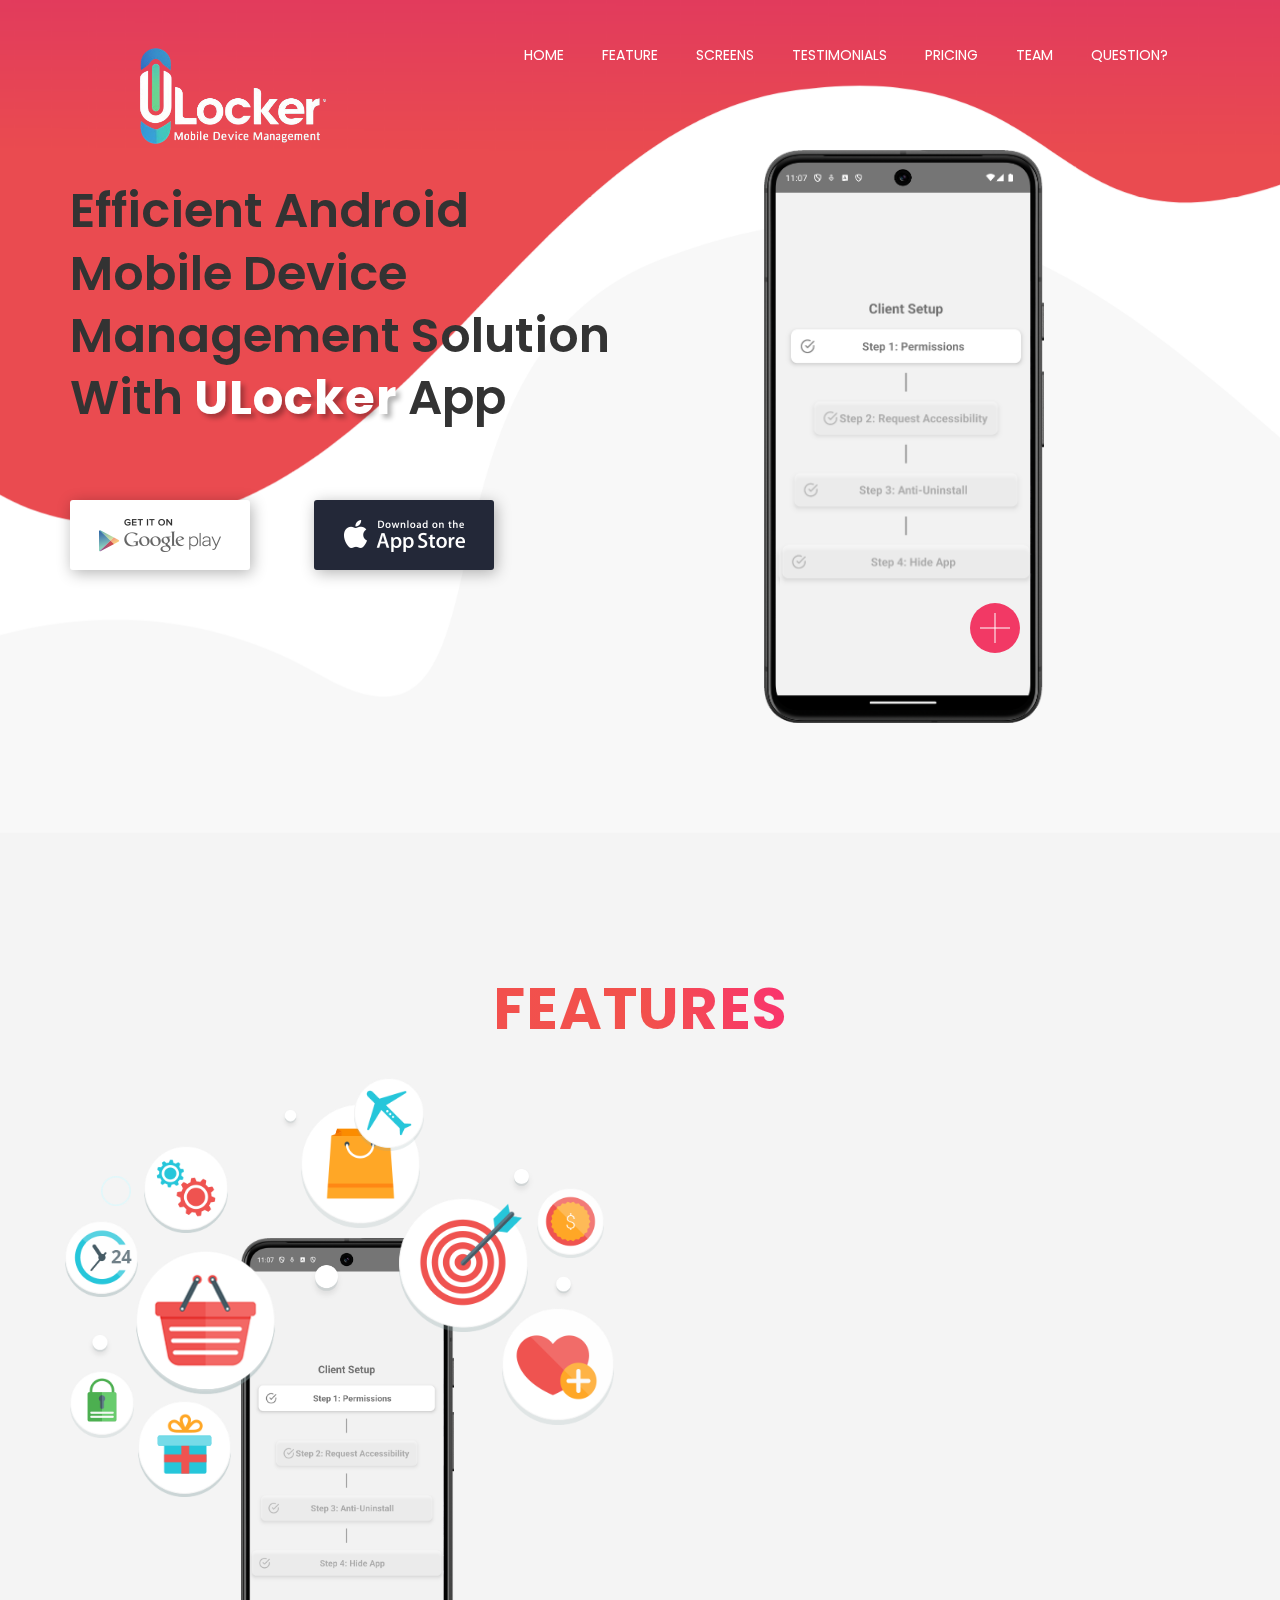
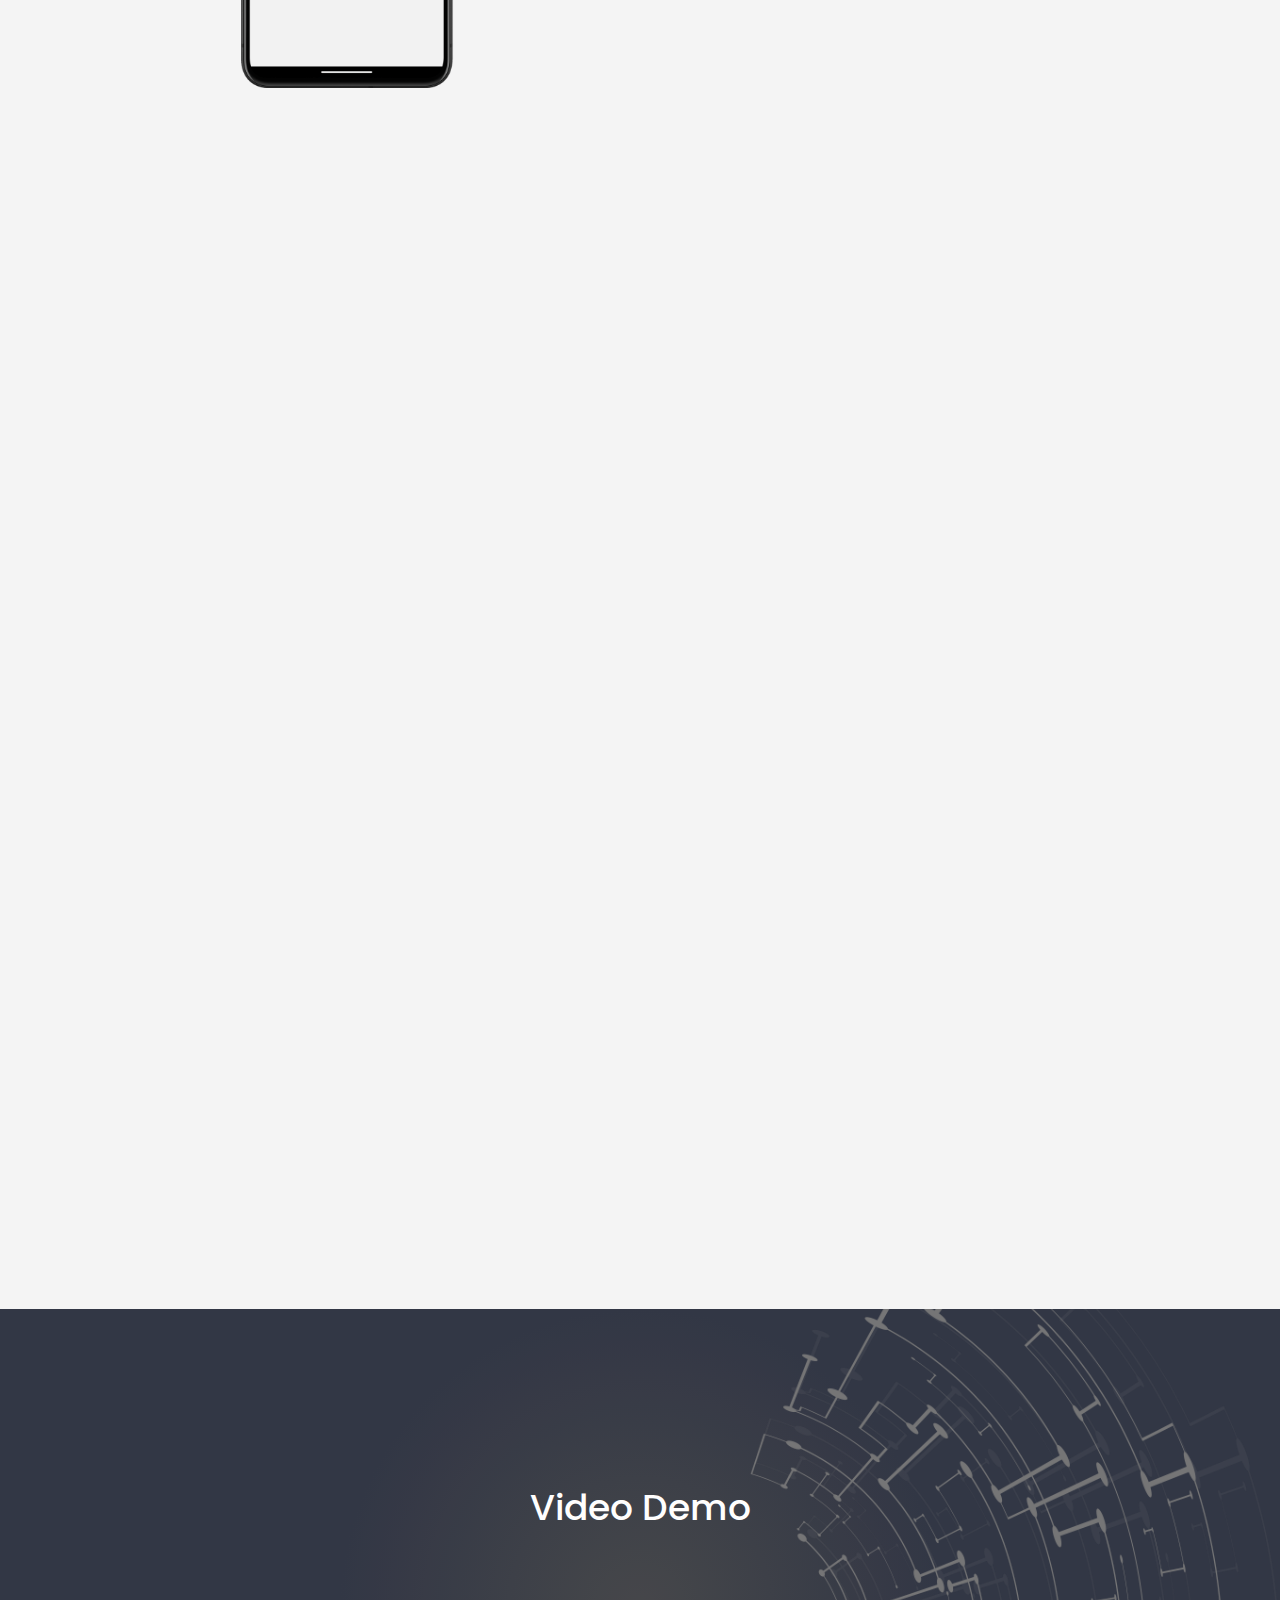
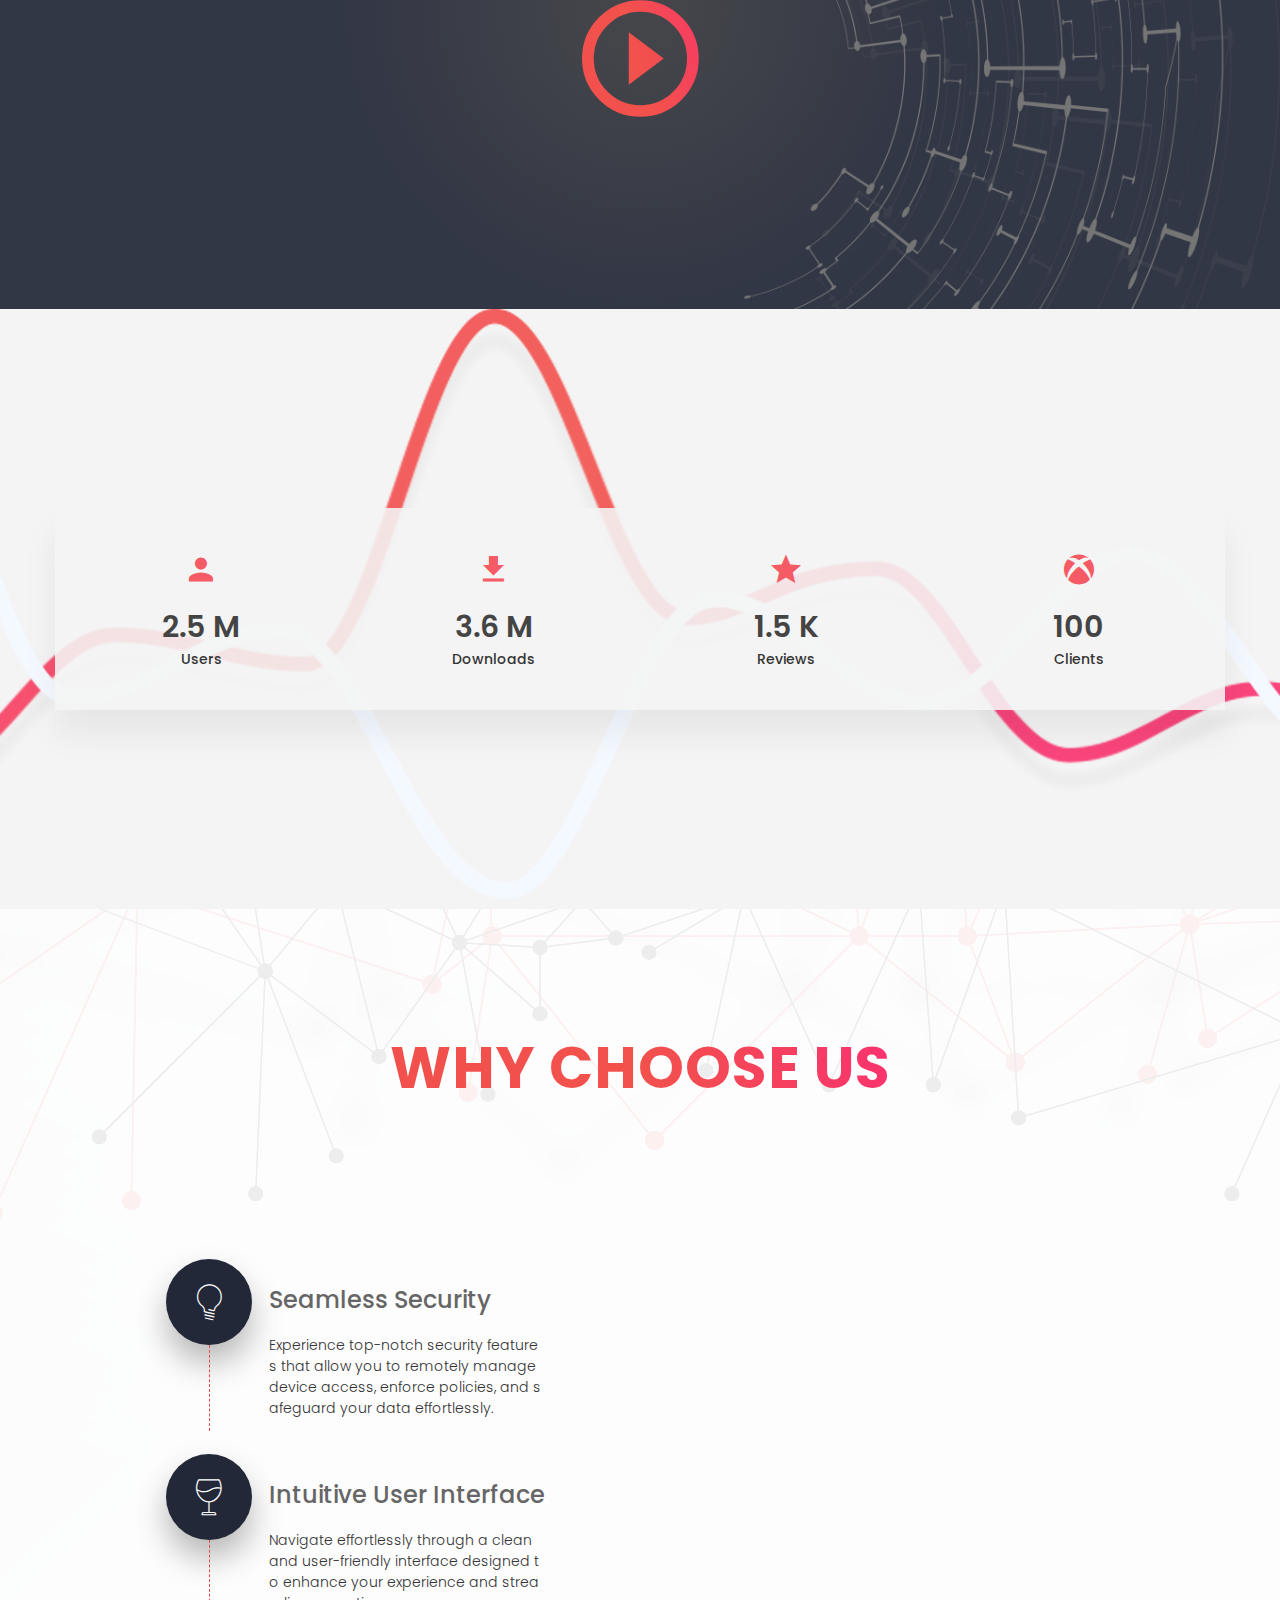
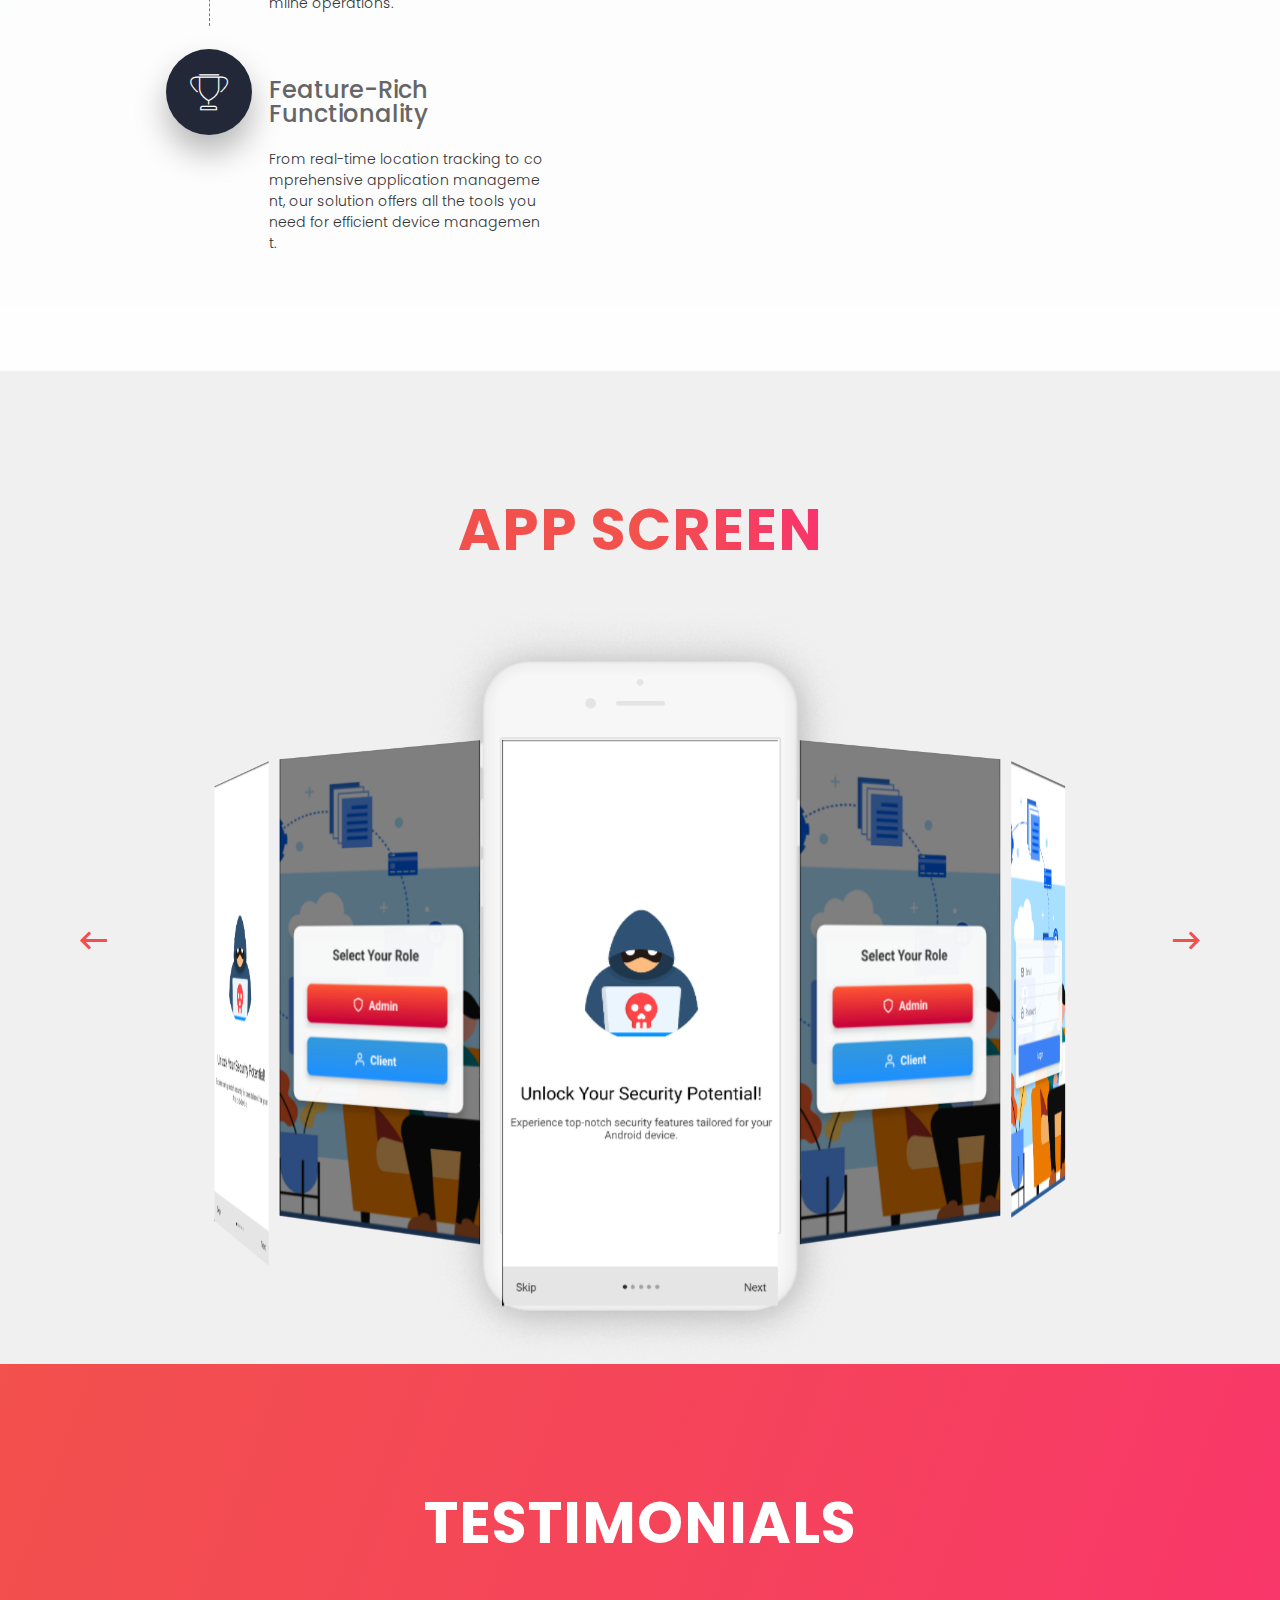
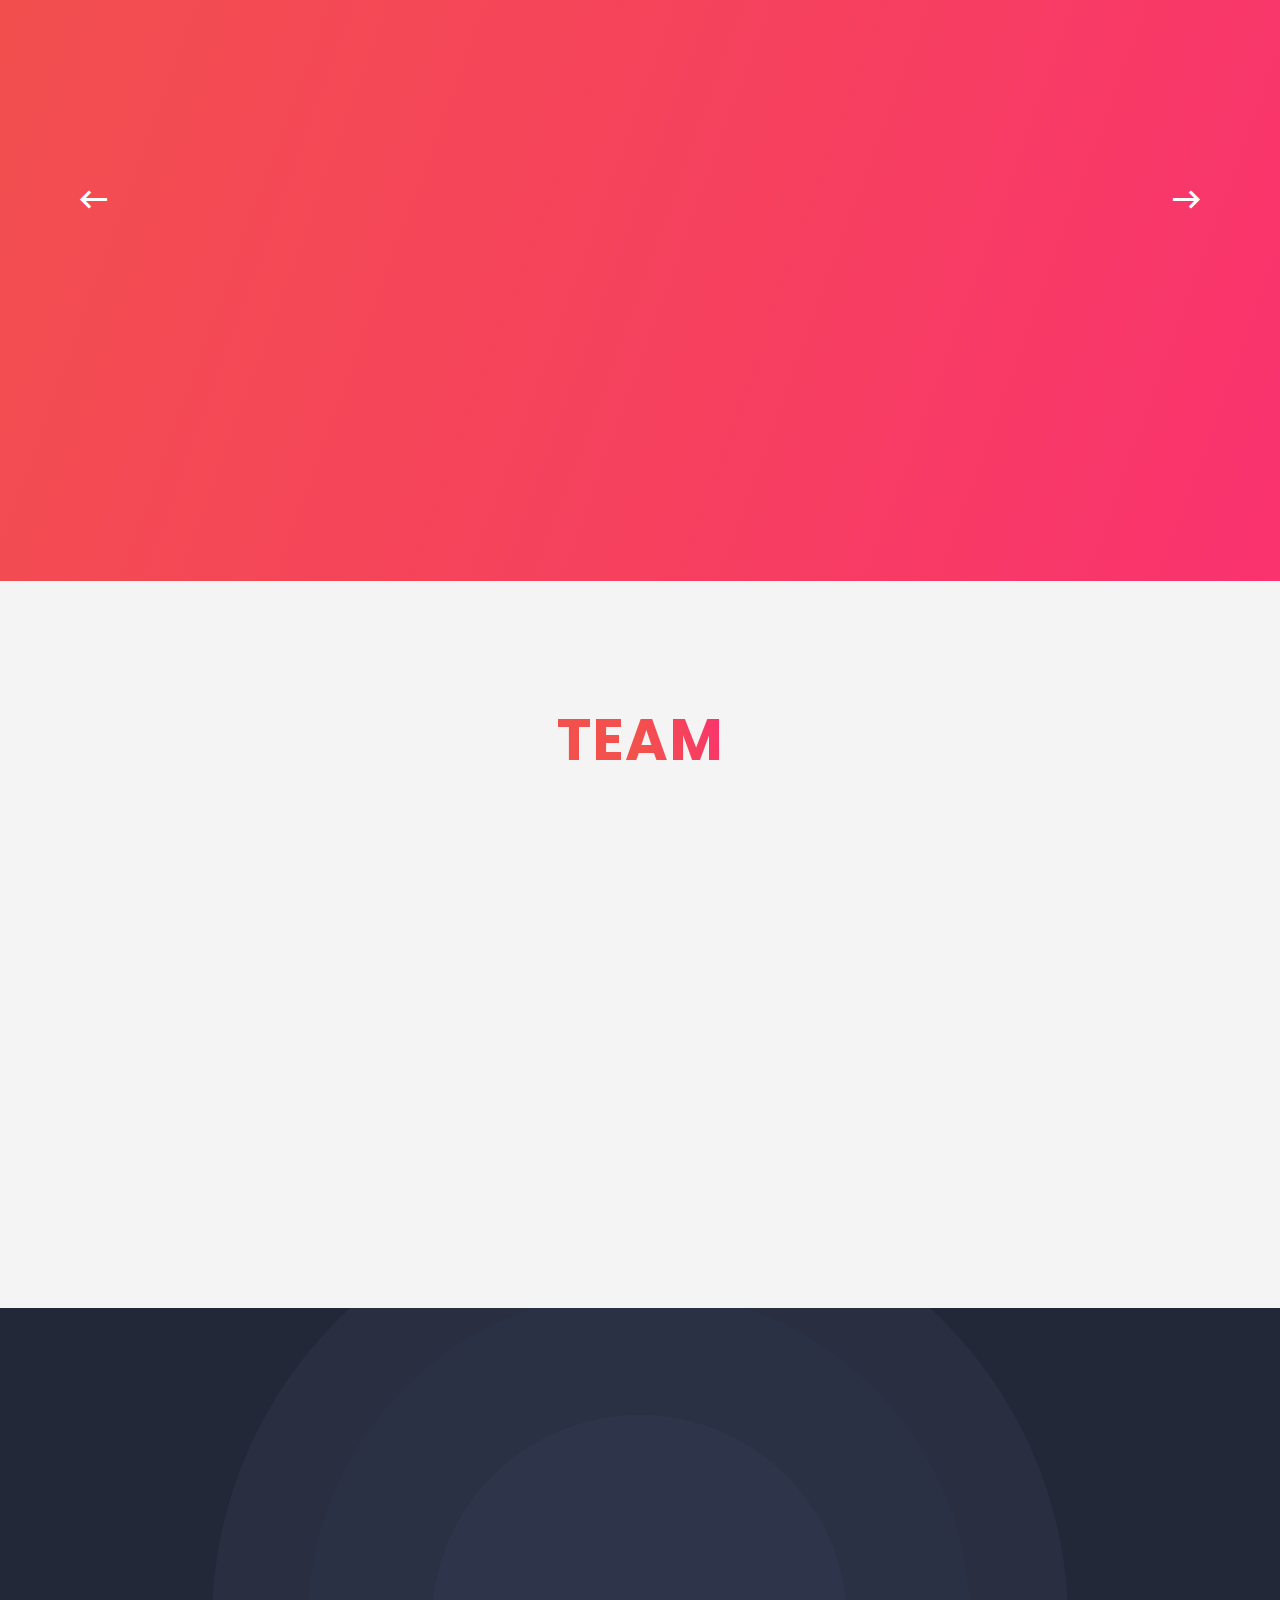
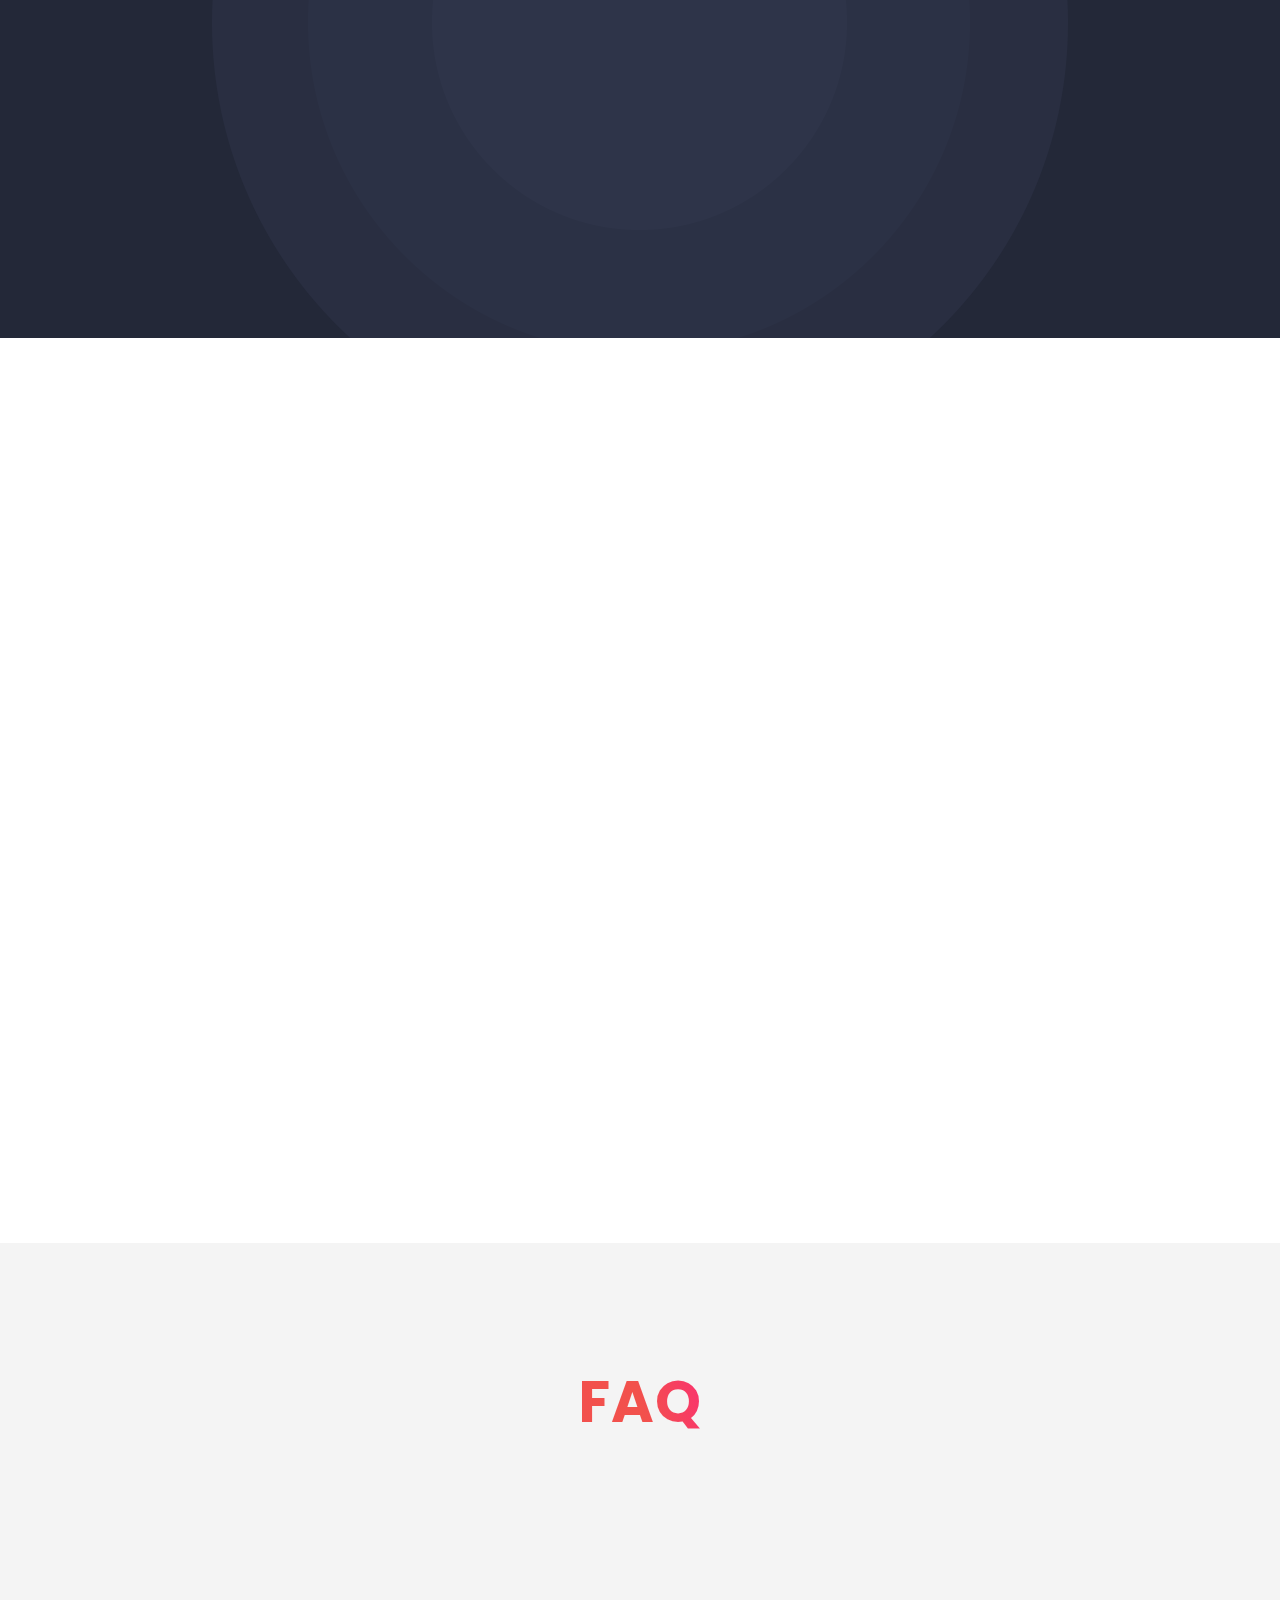
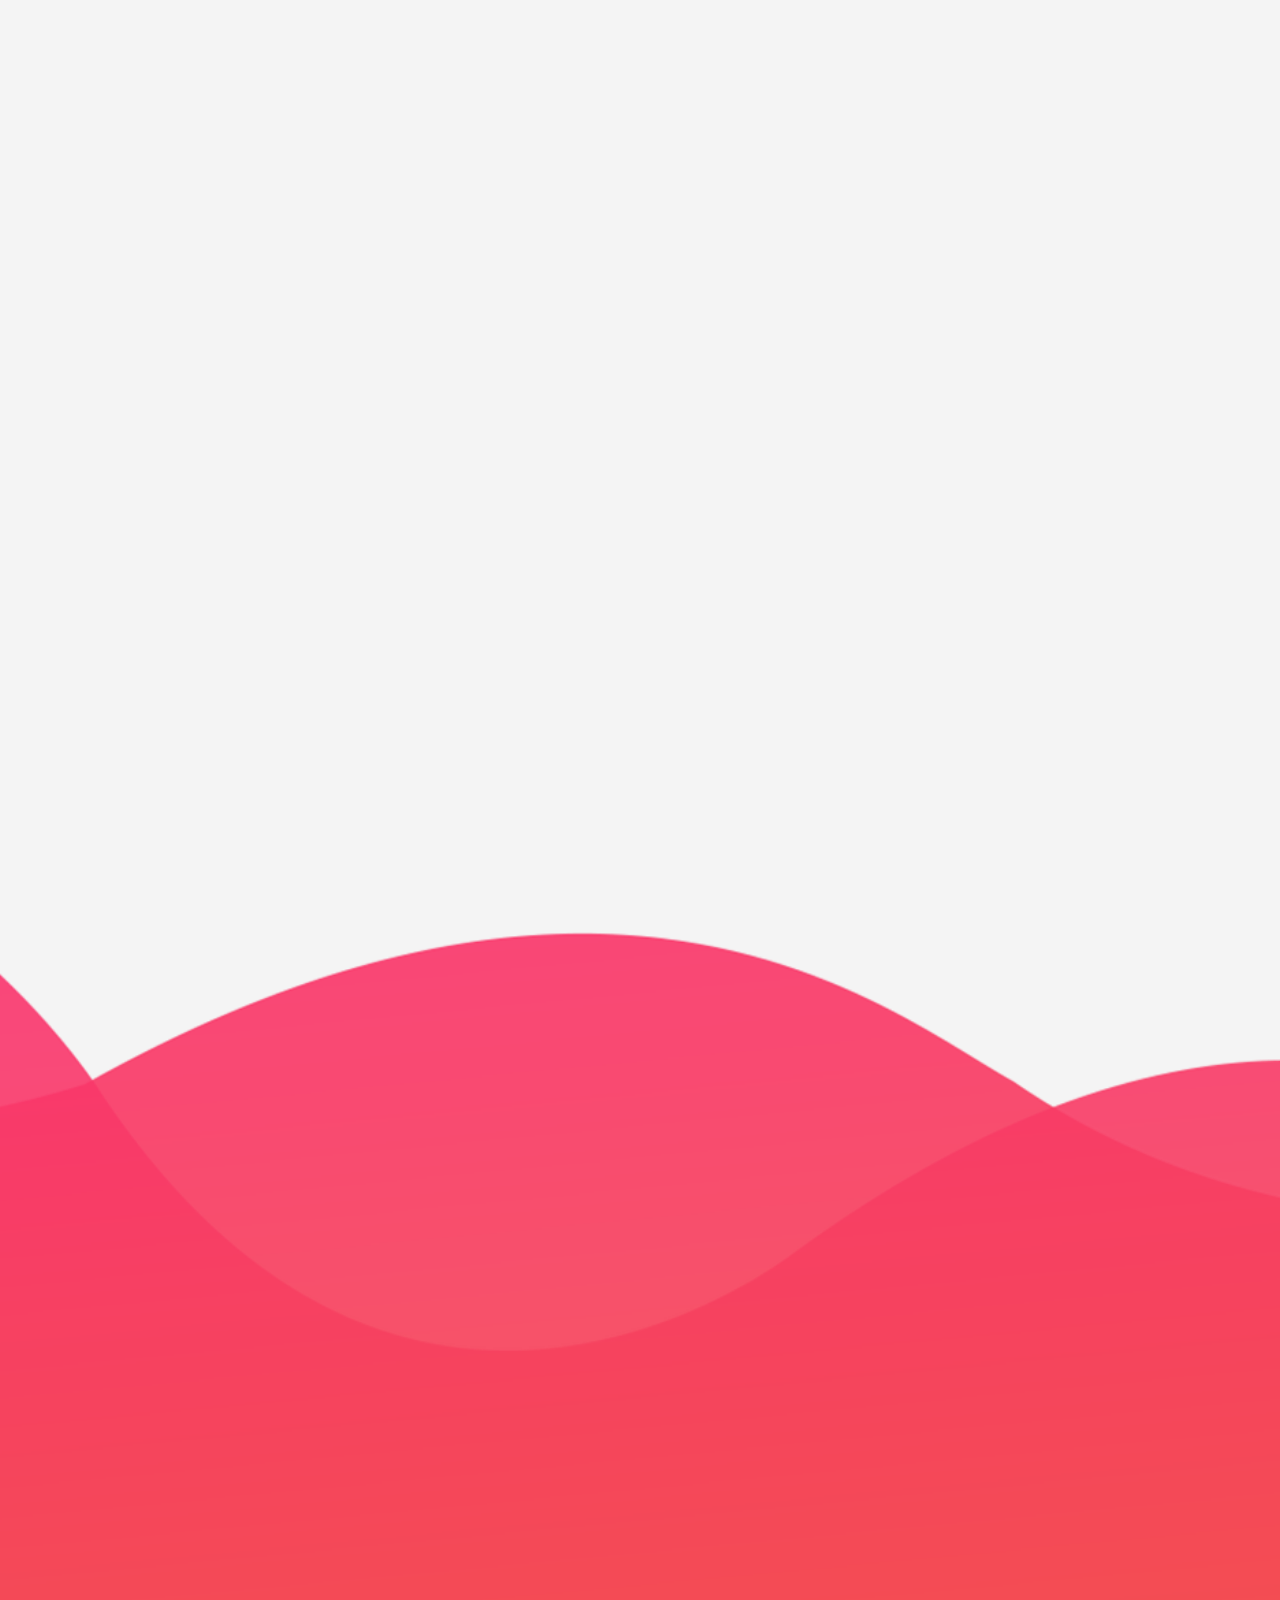
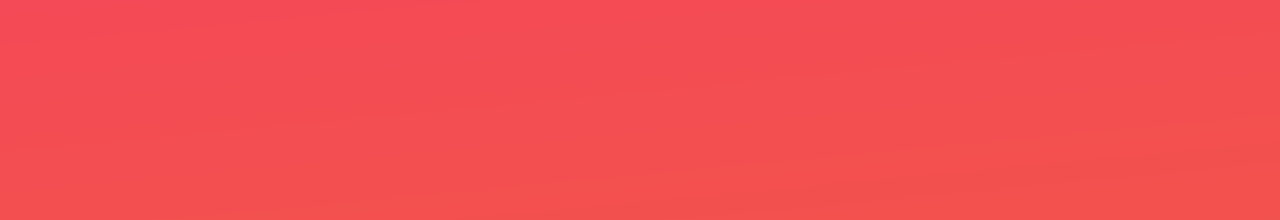
==== commit f1068dae: "Image change" ====
--- a/index.html
+++ b/index.html
@@ -206,6 +206,8 @@
                 <img
                   src="img/feature-app-screenshort.png"
                   alt="ULocker Control Feature Image"
+                  class="img-small"
+                  style="width: 100%; height: 50vh"
                 />
 
                 <span
@@ -638,6 +640,7 @@
                 src="img/choose-us-screenshort-1.png"
                 class="wow fadeInRight"
                 data-wow-delay=".8s"
+                style="width: 26vh; height: 50vh"
                 alt="ULocker Control Why Choose Image Screenshot"
               />
               <img
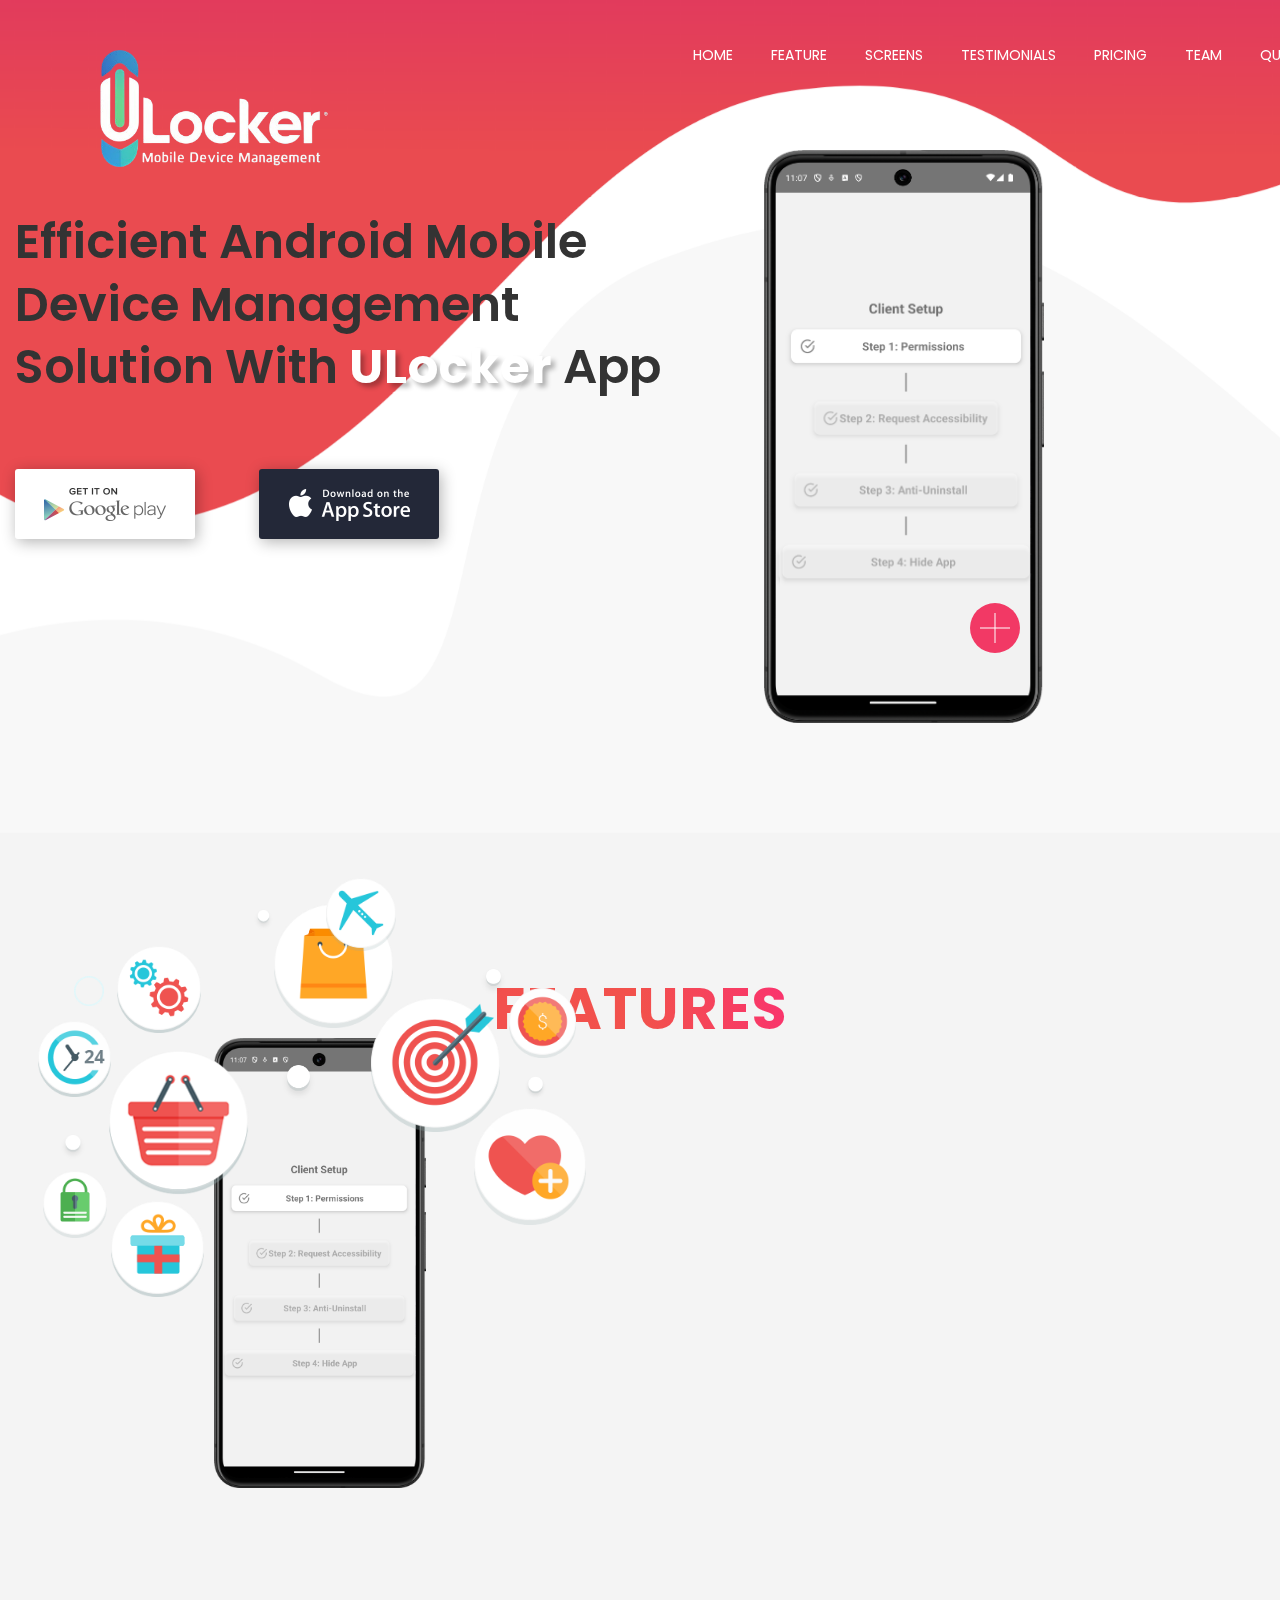
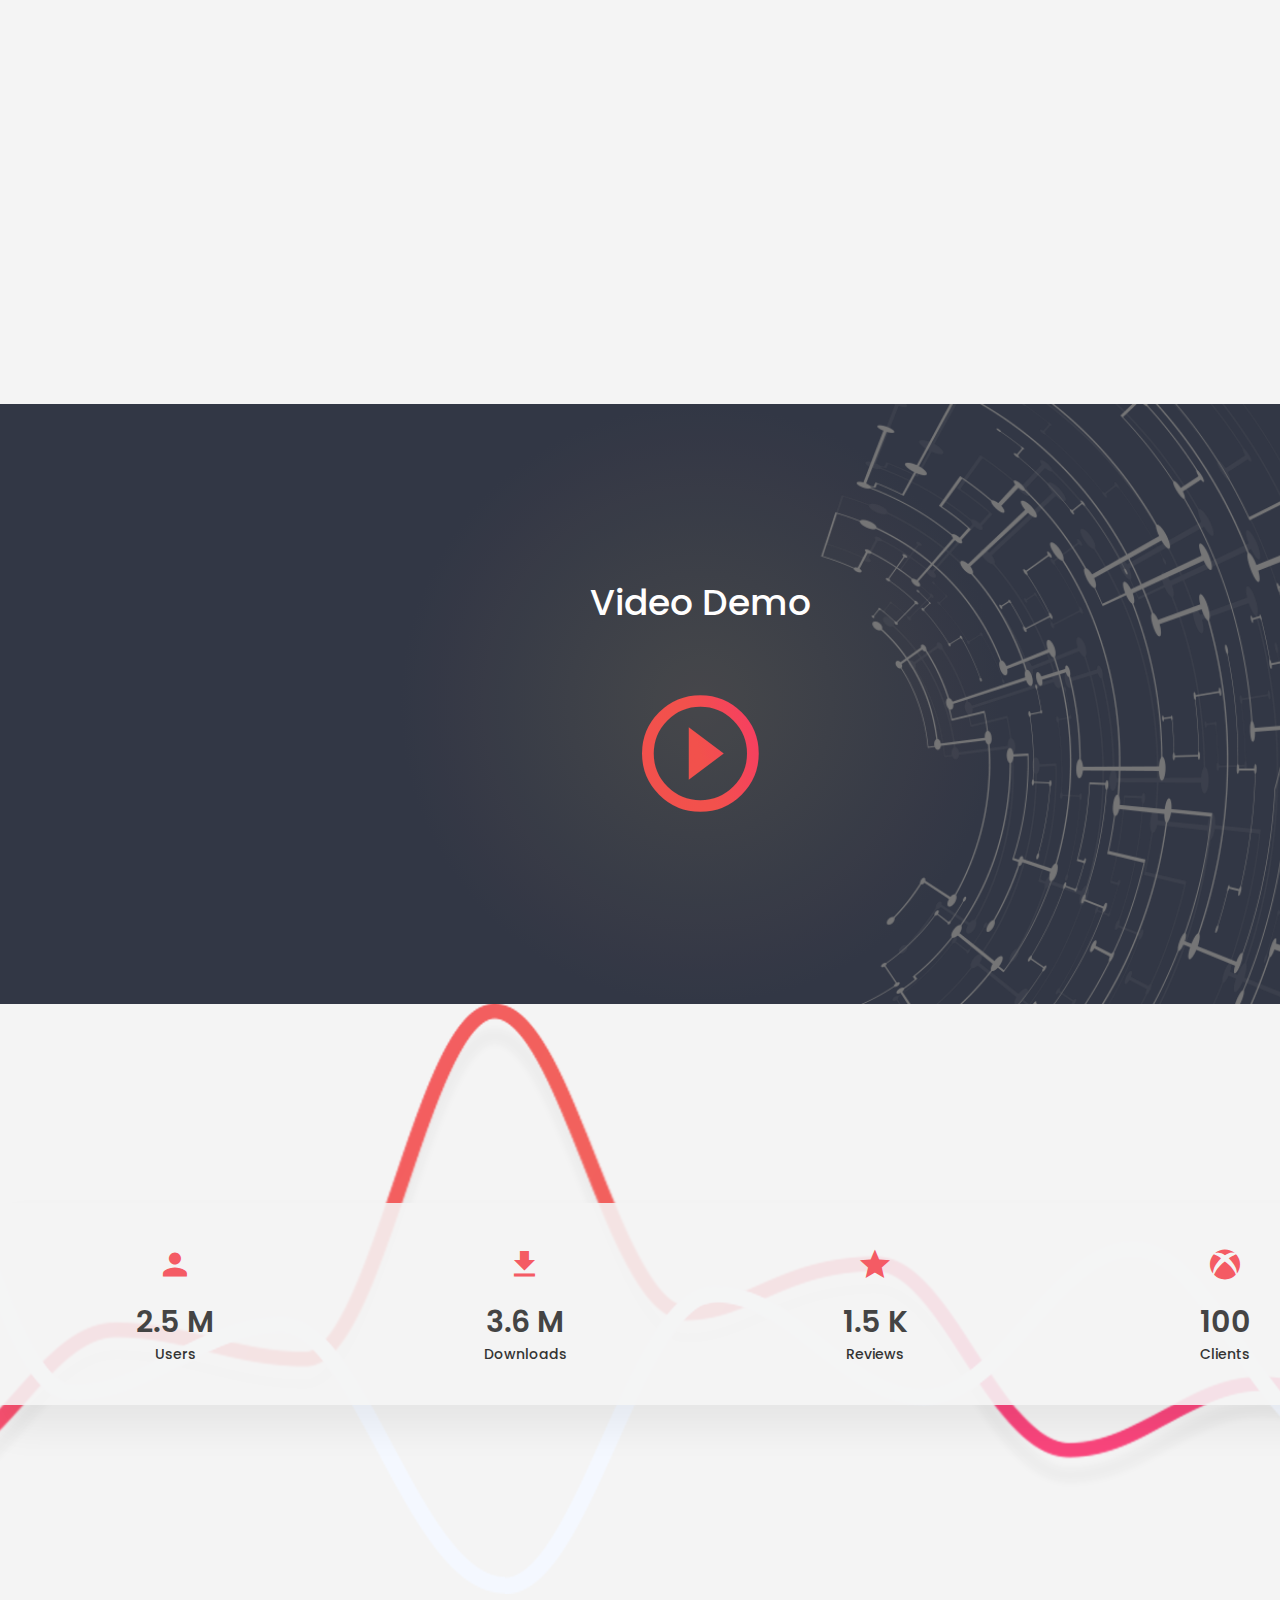
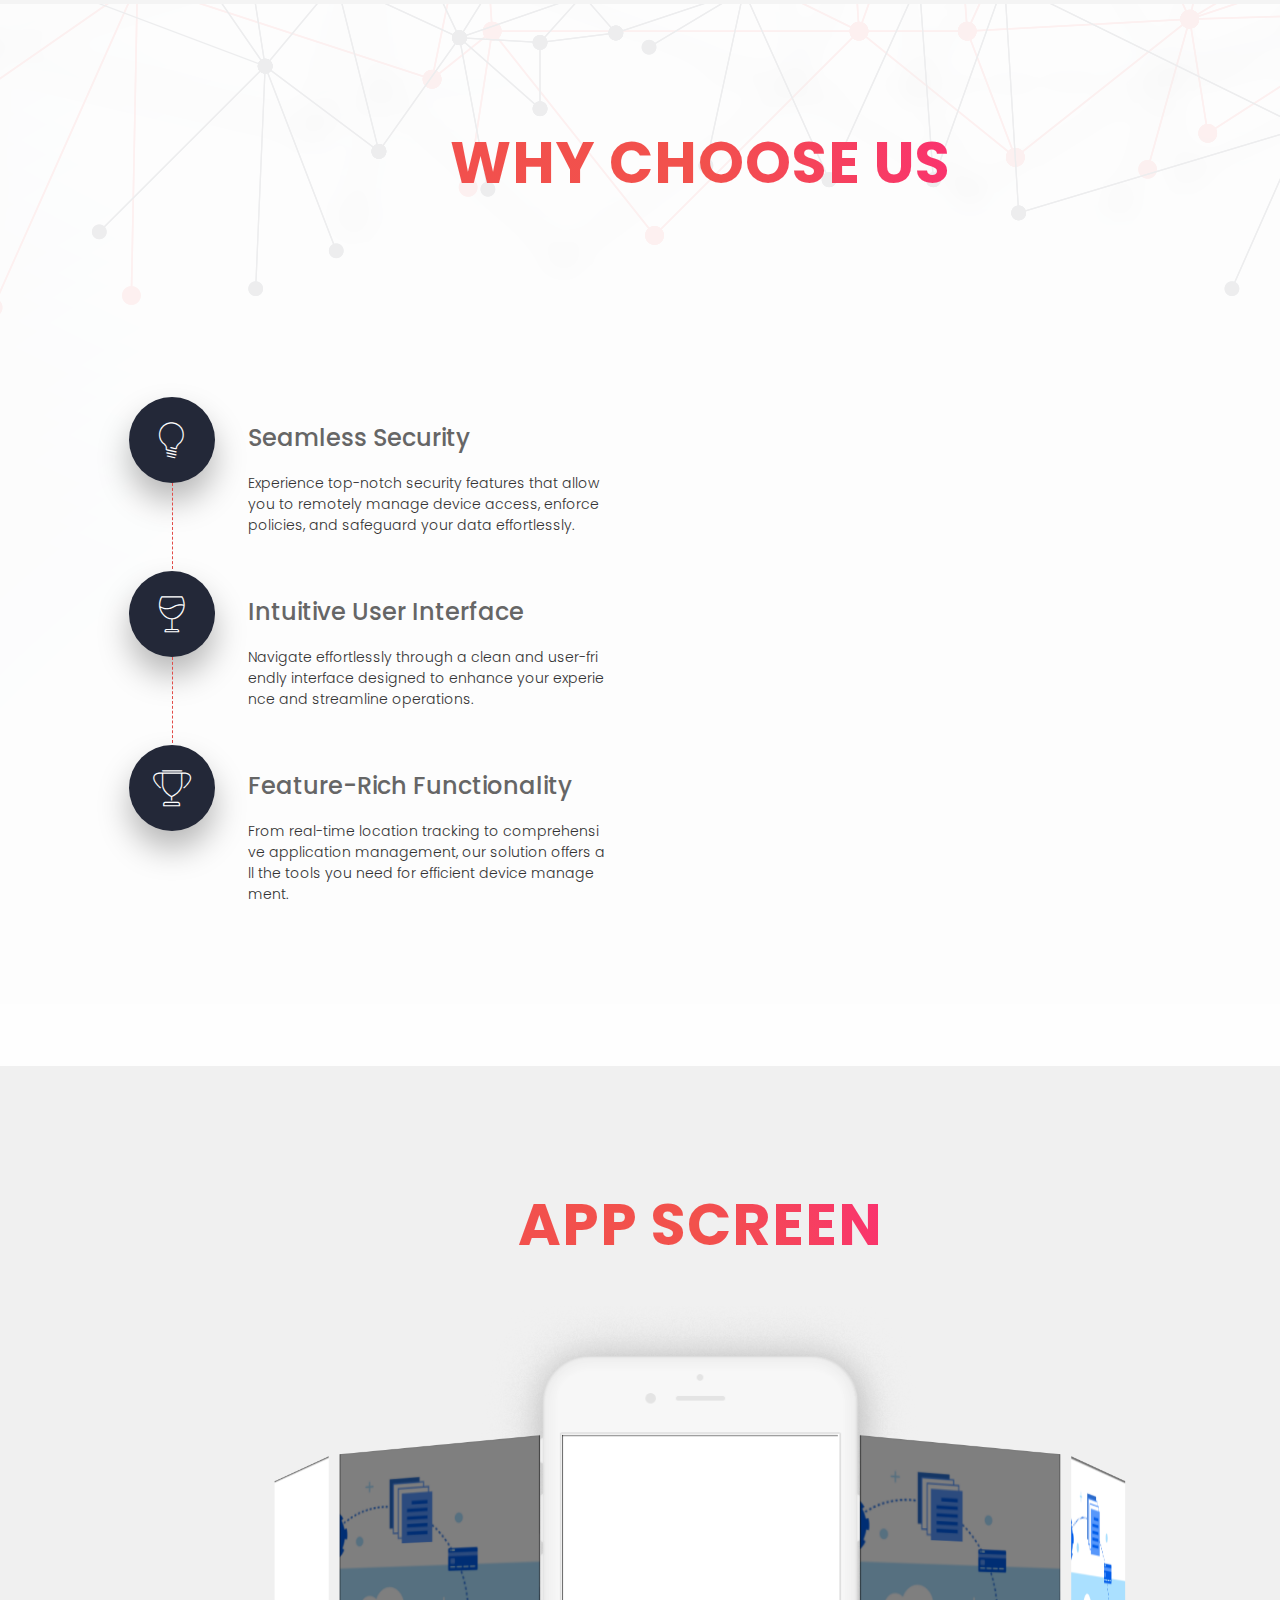
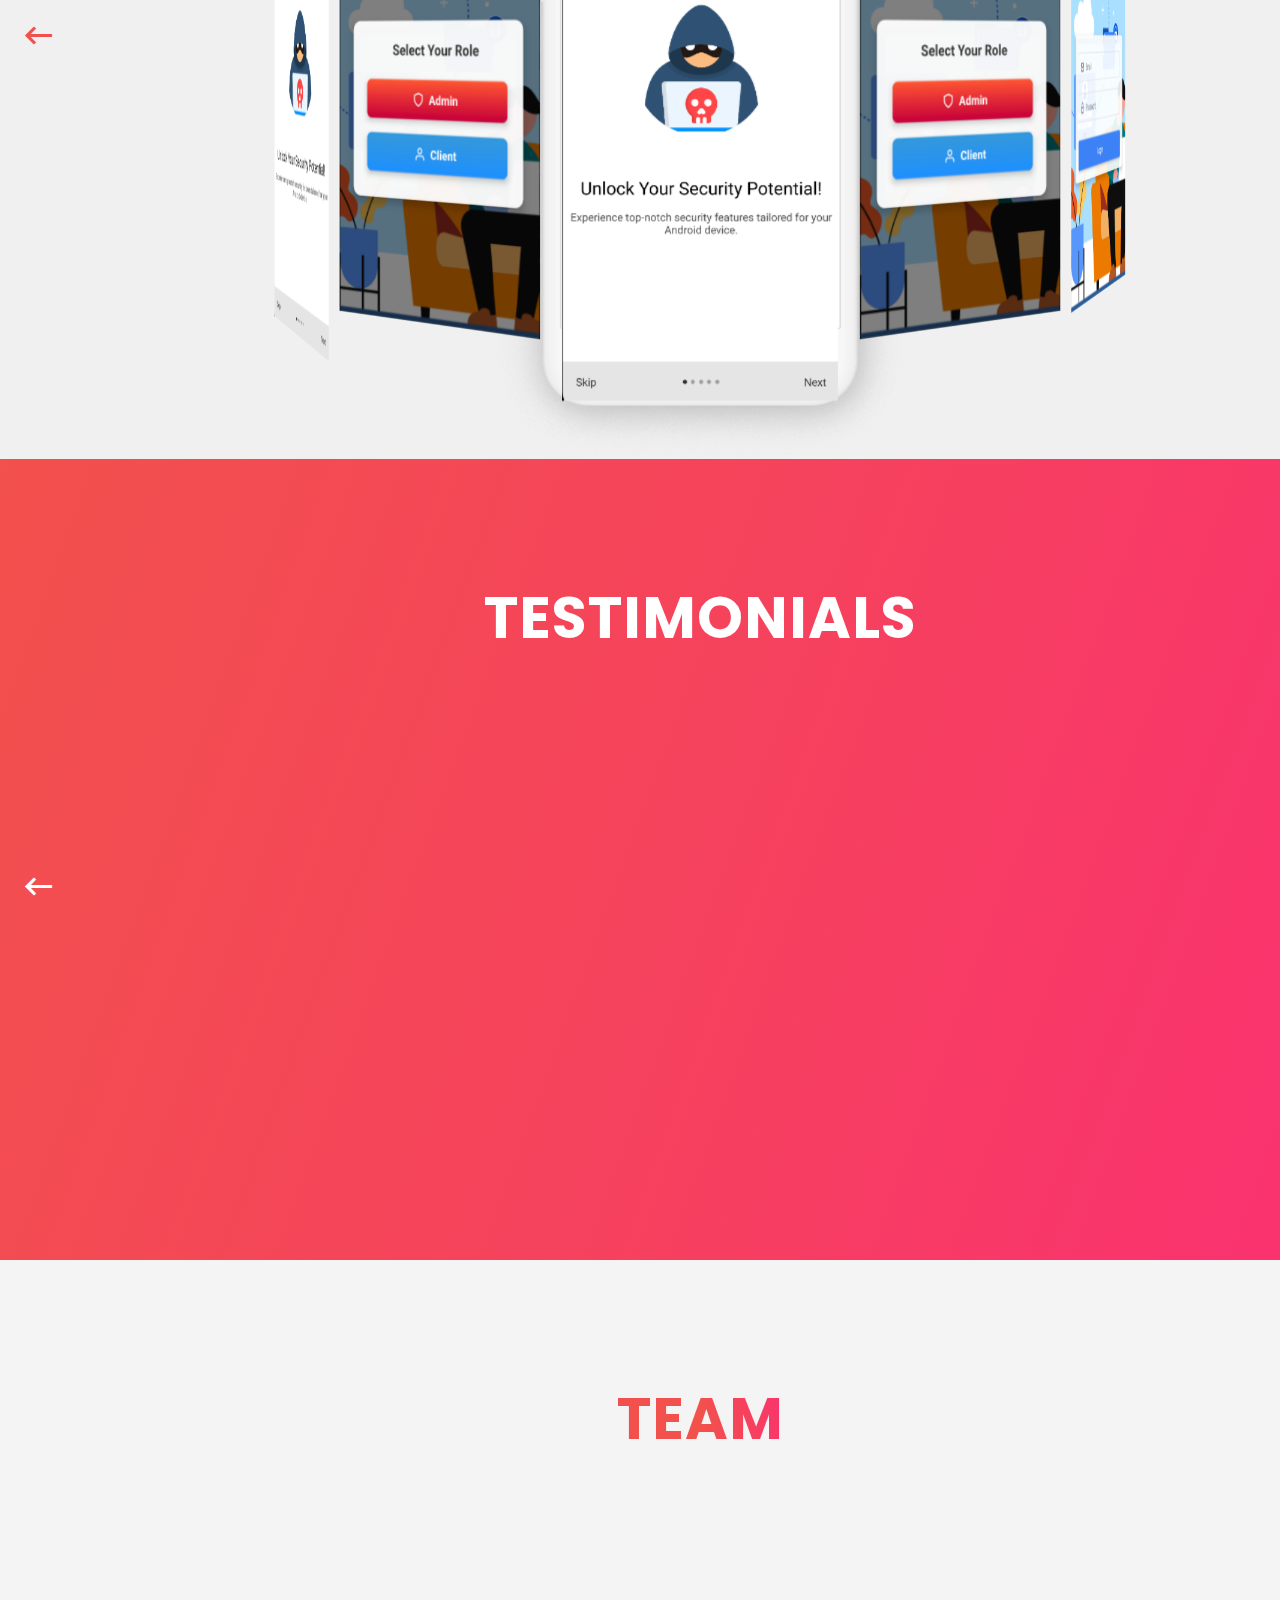
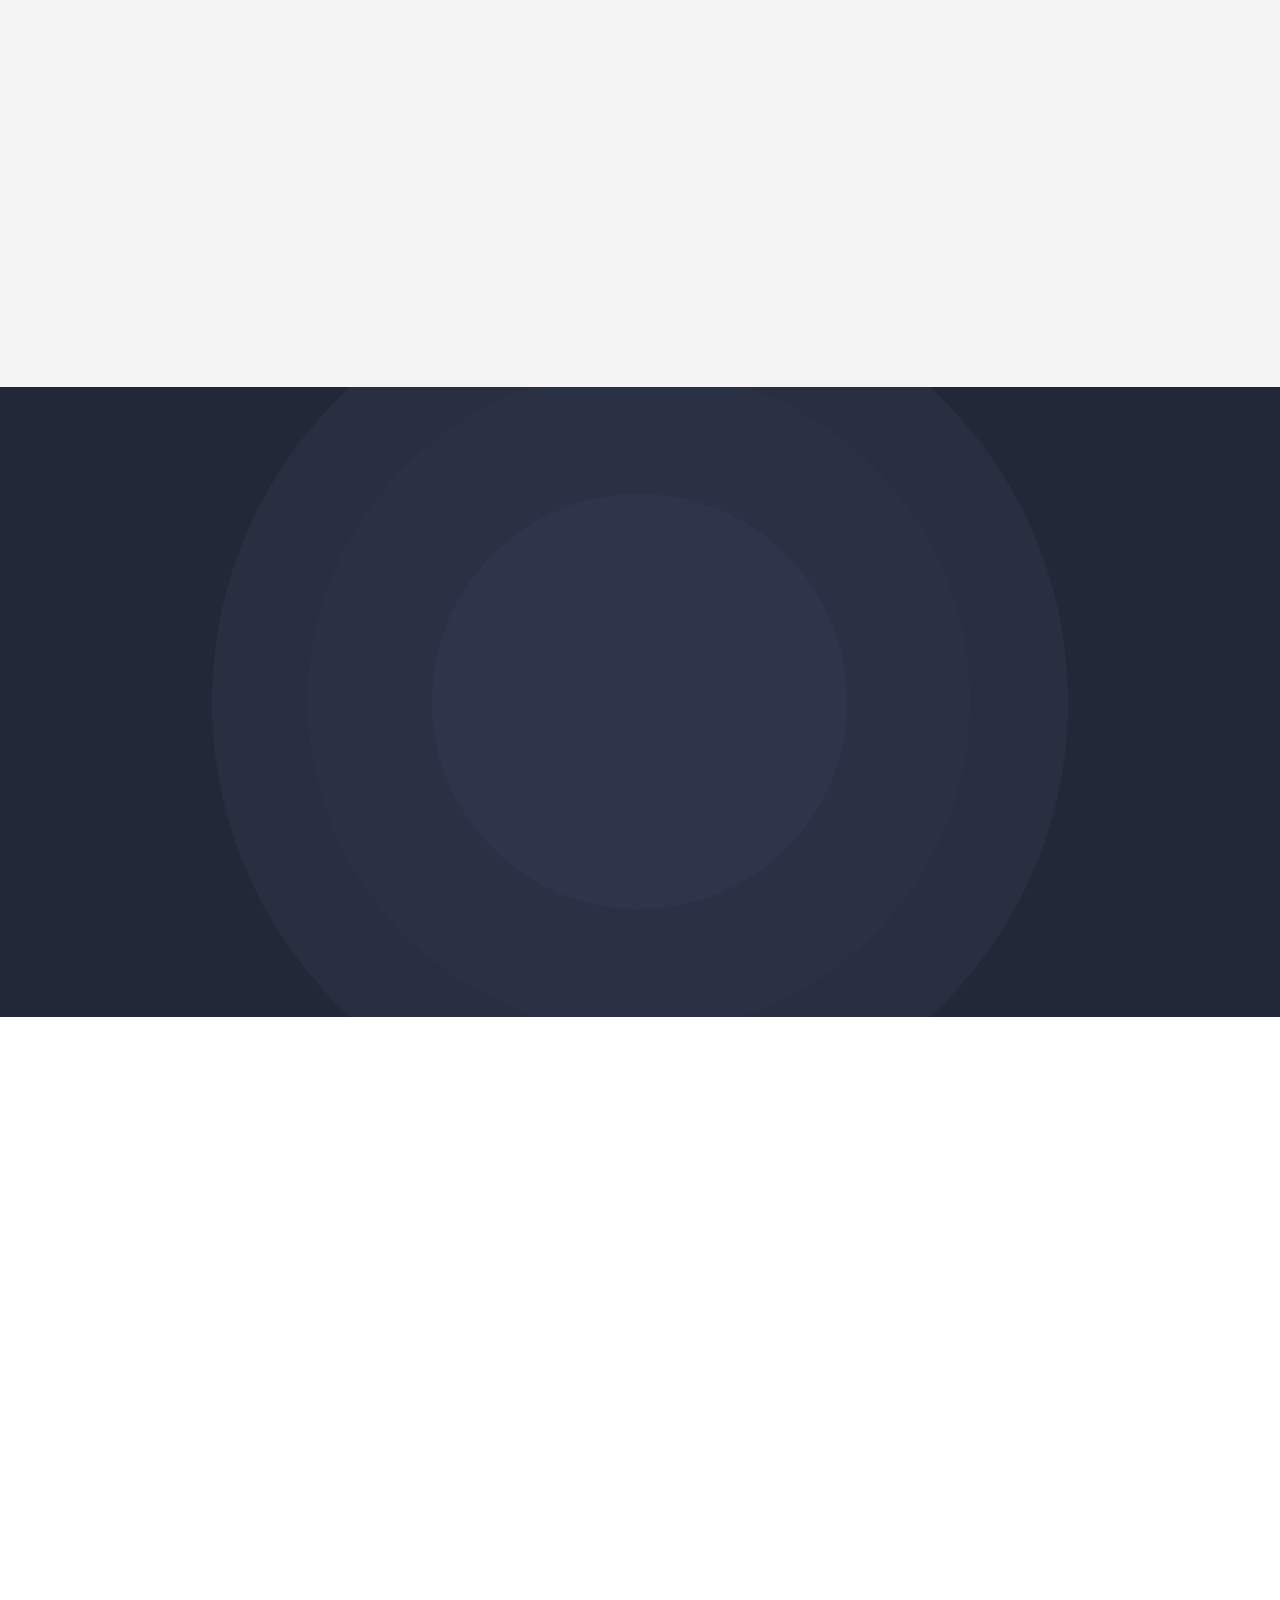
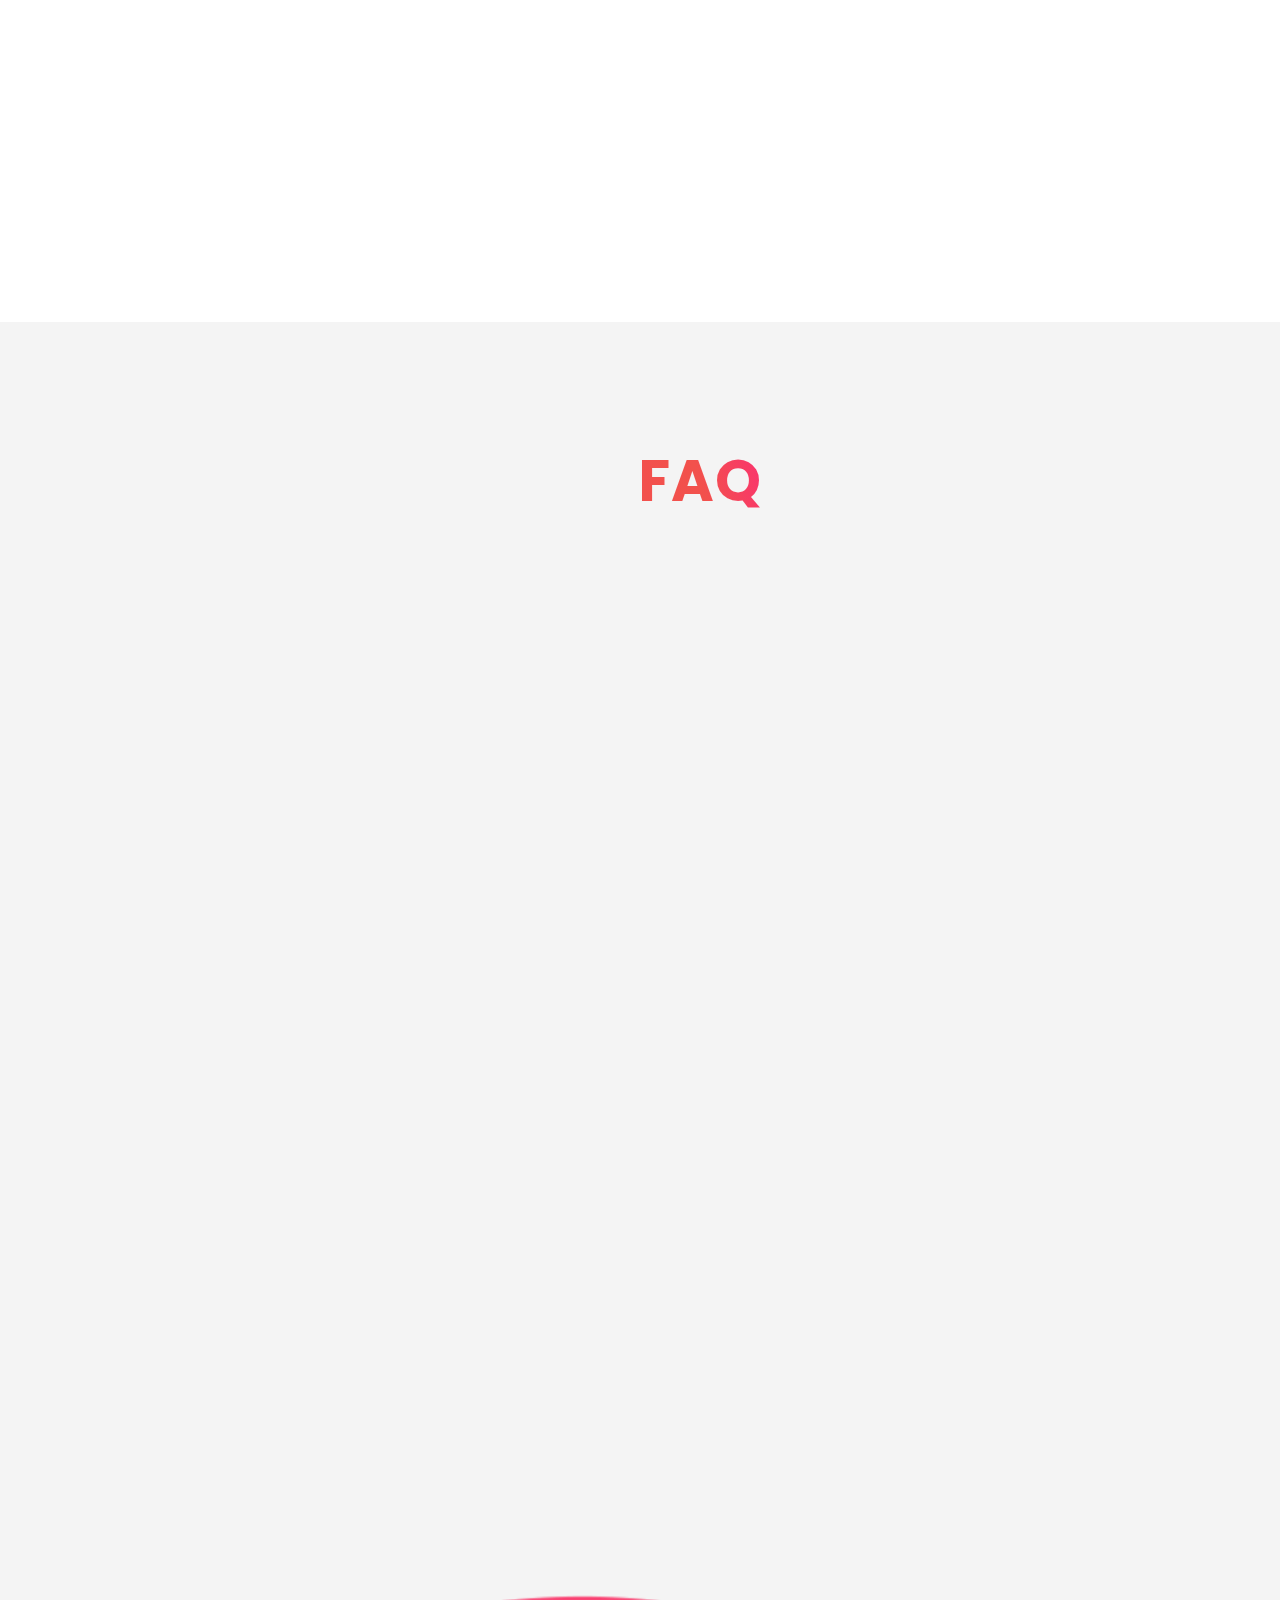
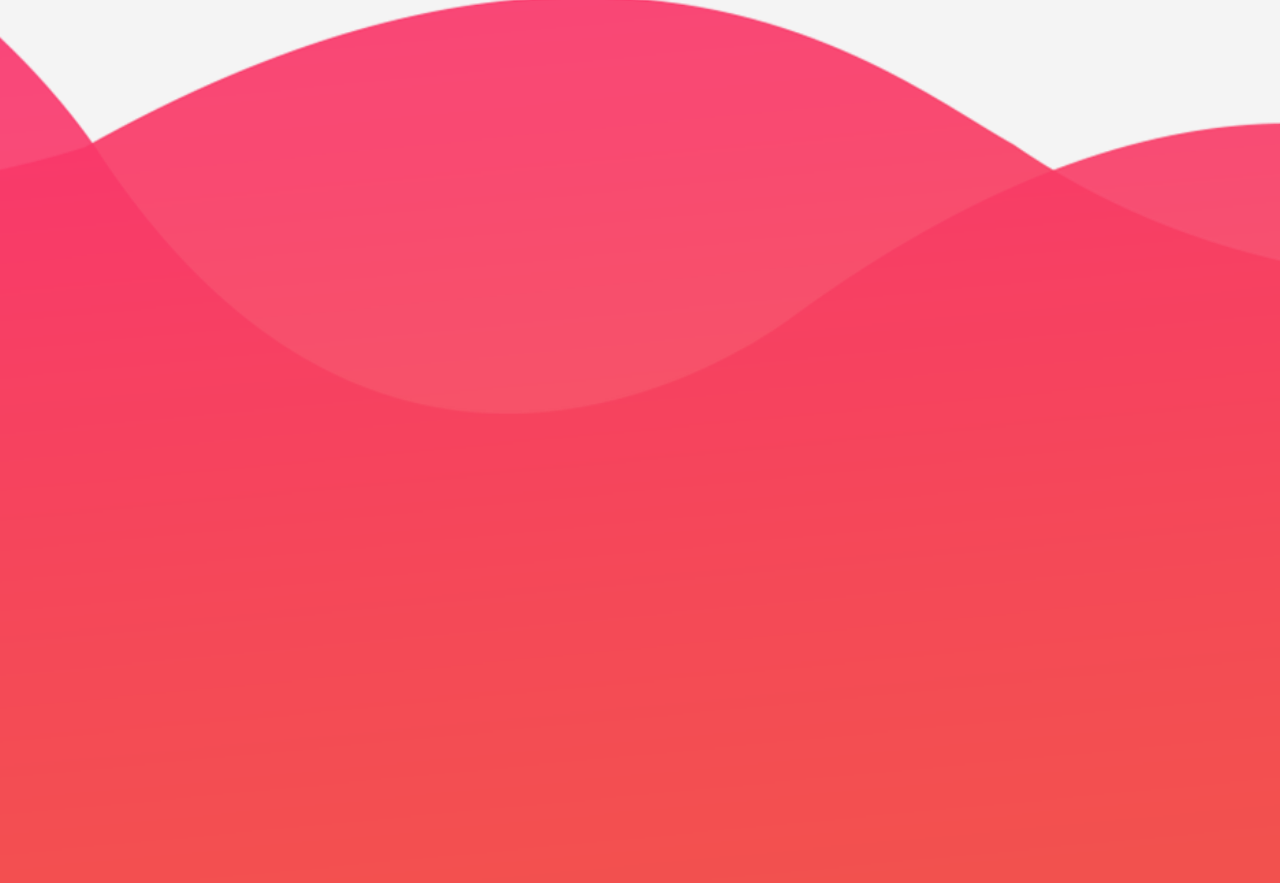
==== commit 4dc1ca99: "design issue fix" ====
--- a/index.html
+++ b/index.html
@@ -186,13 +186,13 @@
       class="apps-craft-feature-section section-padding"
       id="apps-craft-feature"
     >
-      <div class="container">
+      <div class="container-fluid">
         <div class="apps-craft-section-heading">
           <h2>Features</h2>
         </div>
         <!-- .apps-craft-section-heading END -->
-        <div class="row content-margin-top">
-          <div class="col-md-6 col-sm-12 col-xs-12">
+        <div class="row">
+          <div class="col-lg-6">
             <div
               class="apps-craft-feature-img text-center"
               itemscope
@@ -355,113 +355,110 @@
                 <!-- .apps-craft-feature-ico END -->
               </figure>
             </div>
-            <!-- .apps-craft-feature-img END -->
-          </div>
-
-          <div class="col-md-6 col-sm-12 col-xs-12 d-flex flex-row">
-            <div class="apps-craft-feature-container clear-both">
-              <div class="apps-craft-single-feature">
-                <div
-                  class="apps-craft-feature-content wow fadeIn"
-                  data-wow-delay="200ms"
-                >
-                  <i class="zmdi zmdi-shield-security zmdi-hc-fw"></i>
-
-                  <h3>Security Compliance</h3>
-                  <p>
-                    Remotely configure or remove device passwords, enforce
-                    strict password policies, and enable internet filtering with
-                    integrated malware protection to strengthen security.
-                  </p>
-                </div>
-                <!-- .apps-craft-feature-content END -->
-              </div>
-              <!-- .apps-craft-single-feature END -->
-
-              <div class="apps-craft-single-feature">
-                <div
-                  class="apps-craft-feature-content wow fadeIn"
-                  data-wow-delay="400ms"
-                >
-                  <i class="zmdi zmdi-pin zmdi-hc-fw"></i>
-                  <h3>Location Tracking</h3>
-                  <p>
-                    Monitor and track the real-time and historical locations of
-                    company mobile devices on an interactive map, providing
-                    comprehensive visibility.
-                  </p>
-                </div>
-                <!-- .apps-craft-feature-content END -->
-              </div>
-              <!-- .apps-craft-single-feature END -->
-              <div class="apps-craft-single-feature">
-                <div
-                  class="apps-craft-feature-content wow fadeIn"
-                  data-wow-delay="600ms"
-                >
-                  <i class="zmdi zmdi-wallpaper zmdi-hc-fw"></i>
-                  <h3>Wallpaper Management</h3>
-                  <p>
-                    Changing your wallpaper is quick and easy, allowing you to
-                    personalize your device with just a few clicks to align with
-                    your organization's branding and style.
-                  </p>
-                </div>
-                <!-- .apps-craft-feature-content END -->
-              </div>
-              <!-- .apps-craft-single-feature END -->
-              <div class="apps-craft-single-feature">
-                <div
-                  class="apps-craft-feature-content wow fadeIn"
-                  data-wow-delay="800ms"
-                >
-                  <i class="zmdi zmdi-lock zmdi-hc-fw"></i>
-                  <h3>Kiosk Mode</h3>
-                  <p>
-                    Apply single and multi-app lockdowns, automate app launches,
-                    enforce custom branding, and implement settings restrictions
-                    to enhance security and improve the user experience.
-                  </p>
-                </div>
-                <!-- .apps-craft-feature-content END -->
-              </div>
-
-              <div class="apps-craft-single-feature">
-                <div
-                  class="apps-craft-feature-content wow fadeIn"
-                  data-wow-delay="800ms"
-                >
-                  <i class="zmdi zmdi-apps zmdi-hc-fw"></i>
-                  <h3>Application Management</h3>
-                  <p>
-                    Uninstall Android applications, deploy private APKs, enforce
-                    policy-based authorization, and efficiently manage updates,
-                    permissions, and configurations for streamlined device
-                    management.
-                  </p>
-                </div>
-                <!-- .apps-craft-feature-content END -->
-              </div>
-
-              <div class="apps-craft-single-feature">
-                <div
-                  class="apps-craft-feature-content wow fadeIn"
-                  data-wow-delay="800ms"
-                >
-                  <i class="zmdi zmdi-lock zmdi-hc-fw"></i>
-                  <h3>WPCO</h3>
-                  <p>
-                    Effective management of company-owned devices designated for
-                    personal use, ensuring robust security, compliance with
-                    organizational policies, and seamless alignment with company
-                    standards.
-                  </p>
-                </div>
-                <!-- .apps-craft-feature-content END -->
-              </div>
-              <!-- .apps-craft-single-feature END -->
-            </div>
-            <!-- .apps-craft-feature-container END -->
+          </div>
+          <div class="col-lg-6">
+            <!-- item 1 -->
+            <div class="col-lg-6 apps-craft-single-feature">
+              <div
+                class="apps-craft-feature-content wow fadeIn"
+                data-wow-delay="400ms"
+              >
+                <i class="zmdi zmdi-shield-security zmdi-hc-fw"></i>
+
+                <h3>Security Compliance</h3>
+                <p>
+                  Remotely configure or remove device passwords, enforce strict
+                  password policies, and enable internet filtering with
+                  integrated malware protection to strengthen security.
+                </p>
+              </div>
+            </div>
+
+            <!-- item 2 -->
+            <div class="col-lg-6 apps-craft-single-feature">
+              <div
+                class="apps-craft-feature-content wow fadeIn"
+                data-wow-delay="400ms"
+              >
+                <i class="zmdi zmdi-pin zmdi-hc-fw"></i>
+                <h3>Location Tracking</h3>
+                <p>
+                  Monitor and track the real-time and historical locations of
+                  company mobile devices on an interactive map, providing
+                  comprehensive visibility.
+                </p>
+              </div>
+              <!-- .apps-craft-feature-content END -->
+            </div>
+          </div>
+
+          <!-- .apps-craft-feature-img END -->
+        </div>
+        <div class="row">
+          <div class="col-lg-3 apps-craft-single-feature">
+            <div
+              class="apps-craft-feature-content wow fadeIn"
+              data-wow-delay="600ms"
+            >
+              <i class="zmdi zmdi-wallpaper zmdi-hc-fw"></i>
+              <h3>Wallpaper Management</h3>
+              <p>
+                Changing your wallpaper is quick and easy, allowing you to
+                personalize your device with just a few clicks to align with
+                your organization's branding and style.
+              </p>
+            </div>
+            <!-- .apps-craft-feature-content END -->
+          </div>
+          <!-- .apps-craft-single-feature END -->
+          <div class="col-lg-3 apps-craft-single-feature">
+            <div
+              class="apps-craft-feature-content wow fadeIn"
+              data-wow-delay="800ms"
+            >
+              <i class="zmdi zmdi-lock zmdi-hc-fw"></i>
+              <h3>Kiosk Mode</h3>
+              <p>
+                Apply single and multi-app lockdowns, automate app launches,
+                enforce custom branding, and implement settings restrictions to
+                enhance security and improve the user experience.
+              </p>
+            </div>
+            <!-- .apps-craft-feature-content END -->
+          </div>
+
+          <div class="col-lg-3 apps-craft-single-feature">
+            <div
+              class="apps-craft-feature-content wow fadeIn"
+              data-wow-delay="800ms"
+            >
+              <i class="zmdi zmdi-apps zmdi-hc-fw"></i>
+              <h3>Application Management</h3>
+              <p>
+                Uninstall Android applications, deploy private APKs, enforce
+                policy-based authorization, and efficiently manage updates,
+                permissions, and configurations for streamlined device
+                management.
+              </p>
+            </div>
+            <!-- .apps-craft-feature-content END -->
+          </div>
+
+          <div class="col-lg-3 apps-craft-single-feature">
+            <div
+              class="apps-craft-feature-content wow fadeIn"
+              data-wow-delay="800ms"
+            >
+              <i class="zmdi zmdi-lock zmdi-hc-fw"></i>
+              <h3>WPCO</h3>
+              <p>
+                Effective management of company-owned devices designated for
+                personal use, ensuring robust security, compliance with
+                organizational policies, and seamless alignment with company
+                standards.
+              </p>
+            </div>
+            <!-- .apps-craft-feature-content END -->
           </div>
         </div>
       </div>
--- a/style.css
+++ b/style.css
@@ -3127,12 +3127,17 @@
 /*===================================================================
 		5. ULocker Control Feature Section 
 ===================================================================================*/
+@media (min-width: 1200px) {
+  .container {
+      width: 1400px;
+  }
+}
 
 .apps-craft-feature-section {
   background-color: #f4f4f4;
 }
 .apps-craft-single-feature {
-  width: 50%;
+  /* width: 50%; */
   float: left;
   padding: 15px;
   text-align: center;
